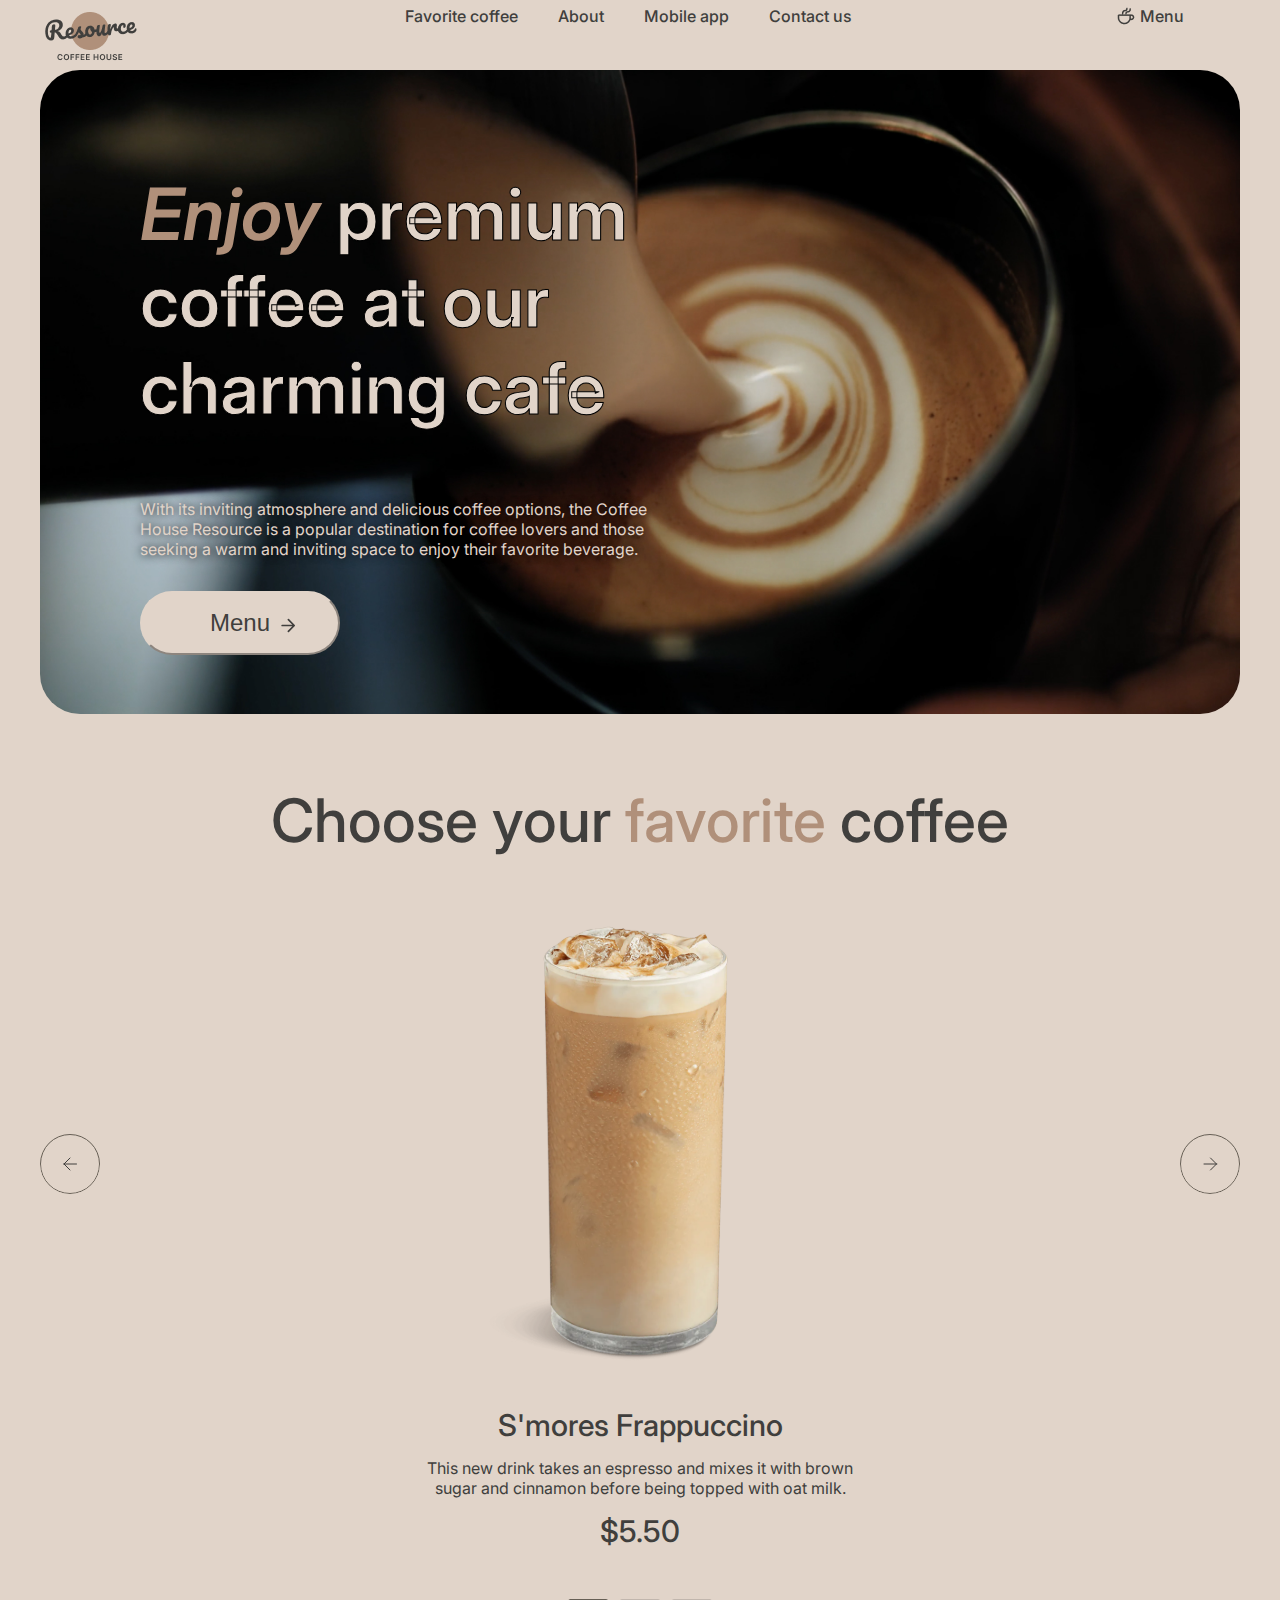
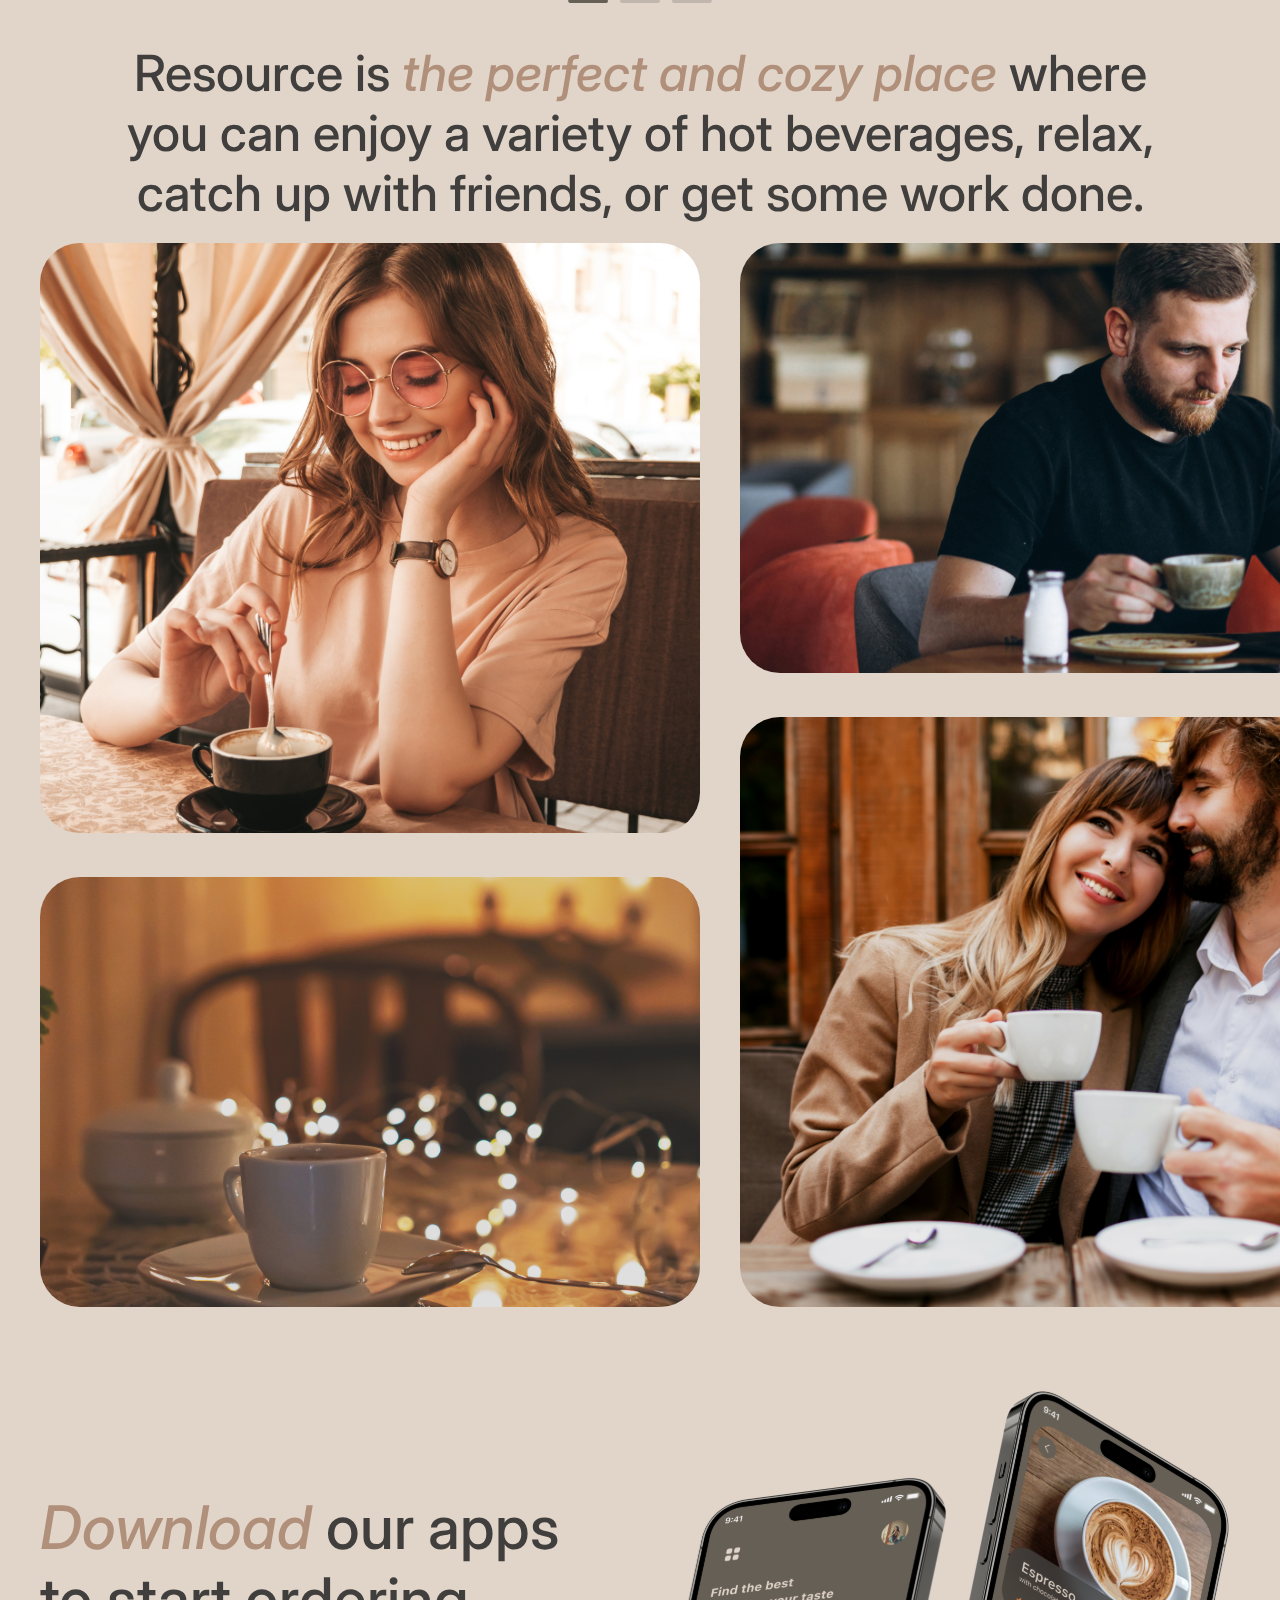
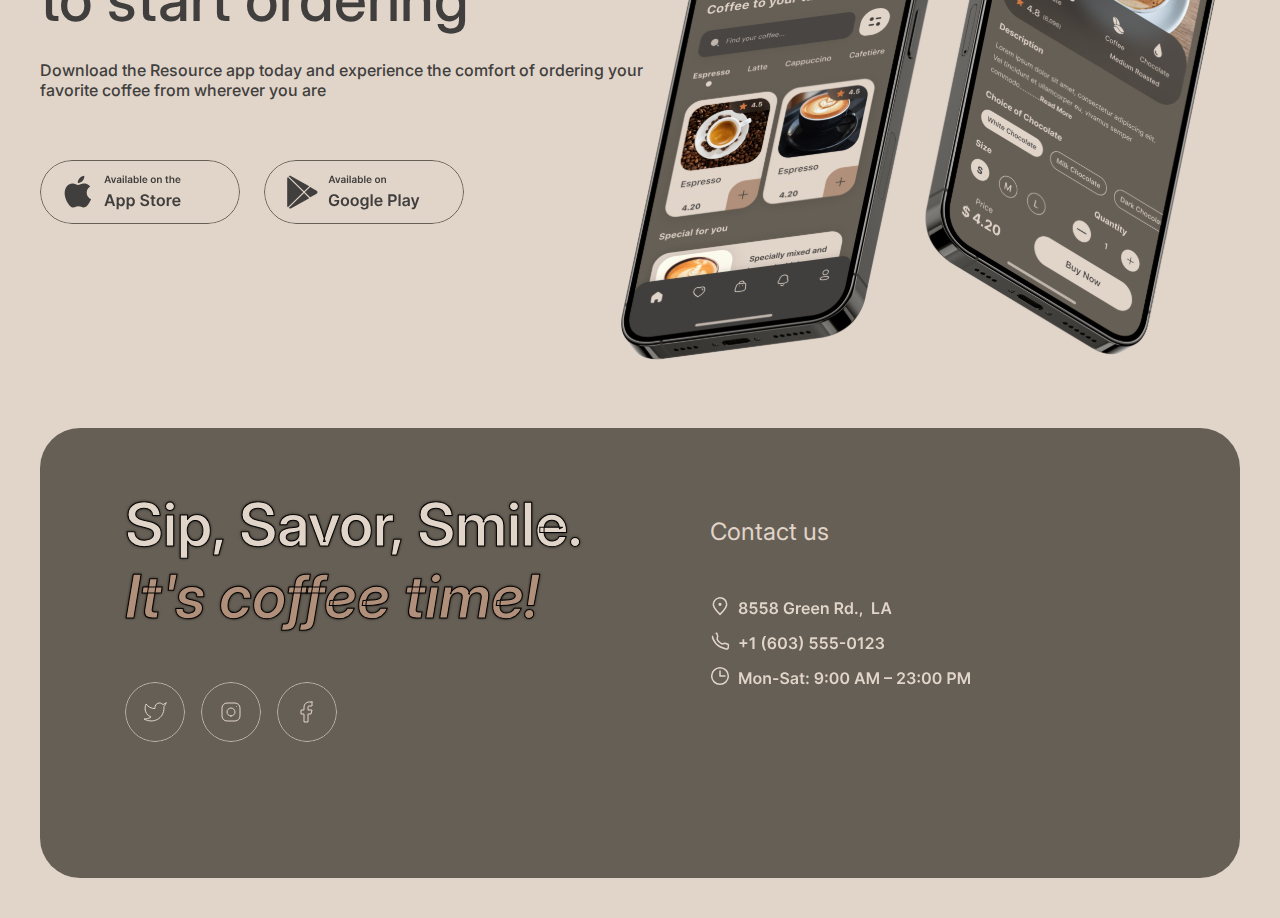
==== index.html @ a04453b8 "teste footer and coffee" ====
<!DOCTYPE html>
<html lang="en">
<head>
    <meta charset="UTF-8">
    <meta http-equiv="X-UA-Compatible" content="IE=edge">
    <meta name="viewport" content="width=device-width, initial-scale=1.0">
    <title>My coffee</title>
    <link rel="stylesheet" href="coffee.css">
    <link rel="stylesheet" href="coffee.js">
    <link href="https://fonts.googleapis.com/css2?family=Inter:wght@100..900&display=swap" rel="stylesheet">
</head>
<body>
    <header>
        <div>
            <img class="logo" src="logo.png" alt="Me logo"/>
        </div>
        <div class="P-S">
            <p class="favorite-coffee">Favorite coffee</p>
            <p class="about">About</p>
            <p class="mobile-app">Mobile app</p>
            <p class="contact-us">Contact us</p>
        </div>
        <div class="menu-base">
            <img class="coffee-menu" src="coffee-cup.png" alt="coffee-menu">
            <p class="menu">Menu</p>
        </div>
    </header>
    <main>
        <div class="container-coffee">
            <p class="coffee">
                <a class="Enjoy">Enjoy </a>
                <a class="pRem">premium coffee at our charming cafe</a>
            </p>
            <p class="about-coffee">
                With its inviting atmosphere and delicious coffee options, the Coffee
                <br> House Resource is a popular destination for coffee lovers and those
                <br> seeking a warm and inviting space to enjoy their favorite beverage.
            </p>
            <img class="photo1" src="cofeeNyuam.jpg" alt="Photo about coffee"/>
            <div class="button">
                <button class="menuP">Menu</button>
                <img class="menuArr" src="Vector.svg" alt="arrowOfMenu">
            </div>
        </div>
    
        <div class="container-choseCof">
            <div class="favArr">
                <img class="leftArr" src="button-icon-dark (1).svg" alt="arrLeft">
            </div>
            <div>
                <img class="rightArr" src="button-icon-dark.svg" alt="arrRight">
            </div>
            <div>
                <p class="coffee-fav">Choose your <a class="fAv"> favorite </a> coffee</p>
                <img class="photo2" src="coffee-slider-1.svg" alt="Photo about coffee"/>
                <p class="frapC">S'mores Frappuccino</p>
                <p class="frapOptions">This new drink takes an espresso and mixes it with brown
                <br> sugar and cinnamon before being topped with oat milk.</p>
                <p class="cofDoll">$5.50</p>
                <img src="controls.svg" alt="control">
            </div>
        </div>
        <div class="container-photosResource">
            <div class="whaPhCof">
                <p>Resource is <a class="perfCof">the perfect and cozy place</a> where
                <br> you can enjoy a variety of hot beverages, relax,
                <br> catch up with friends, or get some work done.</p>
            </div>
        </div>
        <div class="mayPhoto">
            <div>
                <img class="women-watch" src="about-1.svg" alt="women-watch">
                <img class="beatyCoffee" src="about-2.svg" alt="beatyCoffee">
            </div>
            <div>
                <img class="menGo" src="about-3.svg" alt="menGo">
                <img class="WoMen" src="about-4.svg" alt="WoMen">
            </div>
        </div>
        <div class="apps-conteiner">
            <div>
                <p class="down1-app"><a class="download">Download </a>our apps 
                <br> to start ordering</p>
                <p style="color:#403F3D; margin-top: 25px; font-size: 16px; font-family: inter;
                font-weight: 500;">Download the Resource app today and experience the comfort of ordering your
                <br> favorite coffee from wherever you are</p>
            </div>
        </div>
        <div class="mobile-scr">
            <img src="mobile-screens.svg" alt="not bad phones">
        </div>
        <div class="whereIsDownl">
            <img class="foot1" src="button-app-store.svg" alt="down-appStore">
            <img class="foot2" src="button-google-play.svg" alt="down-googlePlay">
        </div>
    </main>
    <footer>
        <div class="foot">
            <div class="foot-text">
                <p style="color: #E1D4C9;">Sip, Savor, Smile. 
                <a style="color: #B0907A; font-style: italic"> <br> It's coffee time!</a></p>
            </div>
            <div>
                <p class="contactS" style="color: #E1D4C9;">Contact us</p>
            </div>
            <div class="apps">
                <img class="twitter" src="button-icon-light.svg" alt="twitter">
                <img class="instagram" src="button-icon-light (1).svg" alt="instagram">
                <img class="facebook" src="button-icon-light (2).svg" alt="facebook">
            </div>
            <div class="place">
                <img src="link-item.svg" alt="">
            </div>
            <div class="phoneNum">
                <img src="link.svg" alt="">
            </div>
            <div class="time">
                <img src="link (1).svg" alt="">
            </div>
        </div>
    </footer>
</body>
</html>
---- coffee.css ----
* {
    margin: 0;
    padding: 0;
}
body{
    background-color: #E1D4C9;
    padding-right: 40px;
    padding-top: 6px;
    padding-left: 40px;
}
header{
    width: 100%;
    display: flex;
    justify-content: space-between;
}
.logo {
    width: 100px;
    height: 60px;
}
.photo1 {
    position: absolute;
    width: 100%;
    height: 644px;
    border-radius: 40px;
    top: 0;
    left: 0;
}
.container-coffee{
    position: relative;
    width: 100%;
    height: 64px;
}
.coffee{
    font-family: inter;
    font-weight: 600;
    padding: 100px;
    z-index: 10;
    position: relative;
    font-size: 72px;
    border: 1px;
    width: 530px;
    height: 228px;
}
.pRem {
    color: #E1D4C9;
    -webkit-text-stroke: 1px #000;
    text-shadow: 0px 0px 1px #000;
}
.Enjoy{
    font-style: italic;
    color: #B0907A;
}
.about-coffee{
    font-family: inter;
    font-weight: 400;
    font-size: 16px;
    padding-left: 100px;
    padding-top: 1px;
    z-index: 10;
    position: relative;
    color: #E1D4C9;
    width: 530px;
    height: 72px;
    text-shadow: 0px 0px 10px #000;
    text-stroke: 10px #000;
}

.menuP{
    font-size: 40px;
    font-size: 24px;
    text-align: center;

    z-index: 10;
    position: relative;
    color: #403F3D;
    background-color: #E1D4C9;
}
button{
    width: 200px;
    height: 64px;
    margin-left: 100px;
    margin-top: 20px;
    border-color: #E1D4C9;
    border-radius: 100px;
    gap: 8px
}
.menuArr{
    position: relative;
    display: flex;
    z-index: 10;
    width: 15px;
    height: 15px;
    top: -37.33px;
    left: 241px;
}

.menu-base{
    display: flex;
    gap: 4px;
    color: #403F3D;
}
.menu{
    font-family: inter;
    font-weight: 500;
    width: 100px;
    height: 60px;
}
.coffee-menu{
    width: 20px;
    height: 20px;
}
.P-S{
    font-family: inter;
    font-weight: 500;
    display: flex;
    gap: 40px;
    color: #403F3D;
}

.container-choseCof{
    padding-top: 650px;
    height: 799px;
    width: Fill (1,440px);
    justify-content: center;
    text-align: center;
    font-size: 60px;
}
.coffee-fav{
    font-family: inter;
    font-weight: 500;
    color: #403F3D;
}
.photo2{
    margin: 43px;
    width: 480px;
    height: 100%;
}
.fAv{
    color: #B0907A;
}
.leftArr{
    display: flex;
    position: absolute;
    padding-top: 350px;
    left: 40px;
}
.rightArr{
    display: flex;
    position: absolute;
    padding-top: 350px;
    right: 40px;
}
.frapC{
    font-family: inter;
    font-weight: 500;
    margin-top: -30px;
    font-size: 30px;
    color: #403F3D;
}
.frapOptions{
    font-family: inter;
    font-weight: 400;
    margin-top: 15px;
    color: #403F3D;
    font-size: 16px;
}
.cofDoll{
    font-family: inter;
    font-weight: 500;
    margin-top: 15px;
    color: #403F3D;
    font-size: 30px;
}

.container-photosResource{
    padding-top: 60px;
    width: 100%;
    height: 1,325px;
    border-radius: 40px;
}
.whaPhCof{
    justify-content: center;
    text-align: center;
    font-family: inter;
    font-weight: 500;
    font-size: 50px;
    color: #403F3D;
}
.perfCof{
    font-style: italic;
    font-family: inter;
    font-weight: 500;
    font-size: 50px;
    color: #B0907A;
}

img{
    border-radius: 40px;
}
.mayPhoto{
    margin-top: 20px;
    display: flex;
}
.women-watch{
    object-fit: cover;
    height: 590px;
    width: 660px;
}
.beatyCoffee{
    object-fit: cover;
    height: 430px;
    width: 660px;
    margin-top: 40px;

}
.menGo{
    object-fit: cover;
    width: 660px;
    height: 430px;
    margin-left: 40px;
}
.WoMen{
    margin-top: 40px;
    object-fit: cover;
    width: 660px;
    height: 590px;
    margin-left: 40px;
} 

.apps-conteiner{
    margin-top: 180px;
}
.down1-app{
    font-family: inter;
    font-weight: 500;
    margin-top: 40px;
    color: #403F3D;
    font-size: 60px;
}
.download{
    font-family: inter;
    font-weight: 500;
    font-style: italic;
    color: #B0907A;
}
.mobile-scr{
    display: flex;
    margin-left: 570px;
    margin-top: -340px;
}
.whereIsDownl{
    gap: 40px;
    margin-top: -230px;
    margin-left: 0px;
}
footer{
    width: 100%;
    height: 450px;
    background-color: #665F55;
    margin-top: 200px;
    margin-bottom: 40px;
    border-radius: 40px;
}
.foot{
    display: grid;
    margin-top: 0px;
}
.foot-text{
    font-family: inter;
    font-weight: 600;
    font-size: 60px;
    margin-left: 85px;
    margin-top: 60px;
    -webkit-text-stroke: 1px #000;
    text-shadow: 0px 0px 3px #000;
}
.apps{
}
.foot2{
    margin-left: 20px;
}
.apps{
    margin-top: 50px;
    margin-left: 85px;
}
.instagram{
    margin-left: 12px;
}
.facebook{
    margin-left: 12px;
}
.place{
    margin-left: 670px;
    margin-top: -150px;
}
.phoneNum{
    margin-left: 670px;
    margin-top: -115px;
}
.time{
    margin-left: 670px;
    margin-top: -80px;
}
.contactS{
    font-family: inter;
    font-size: 24px;
    margin-left: 670px;
    margin-top: -115px;
}
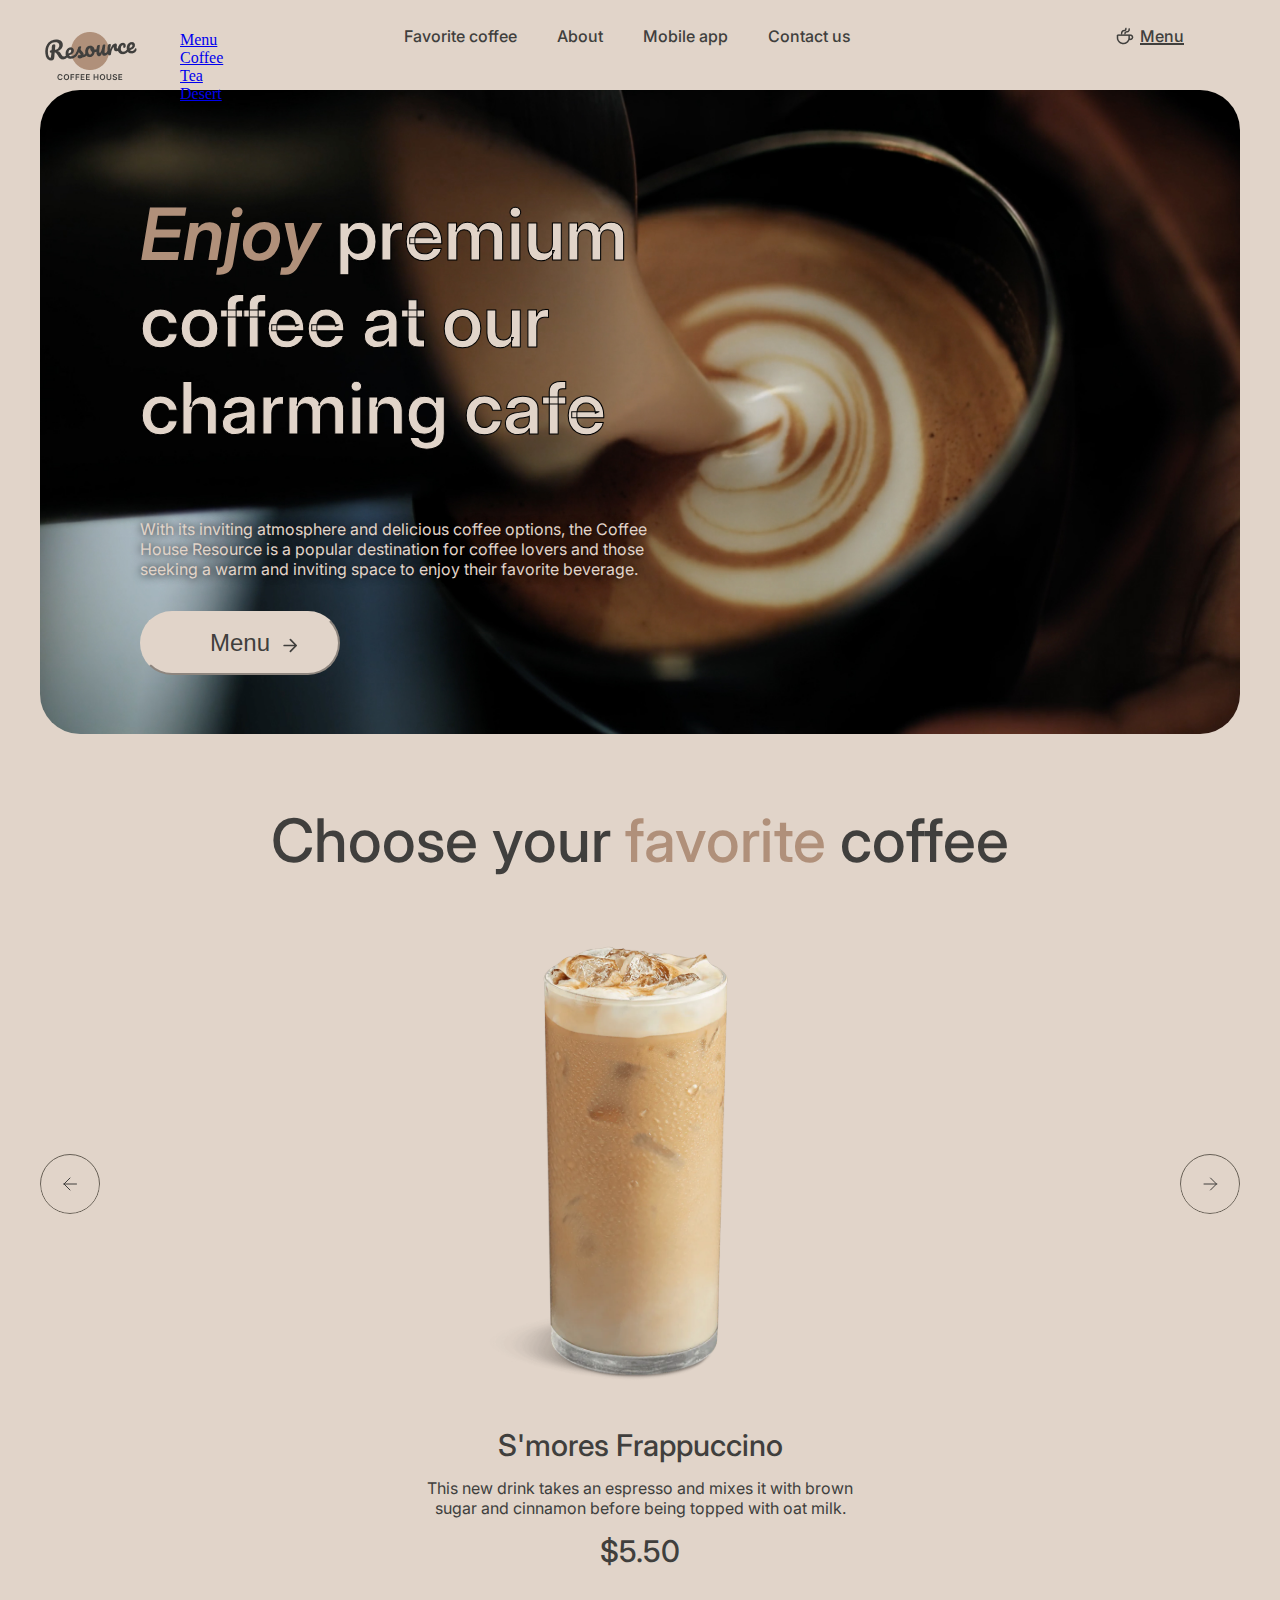
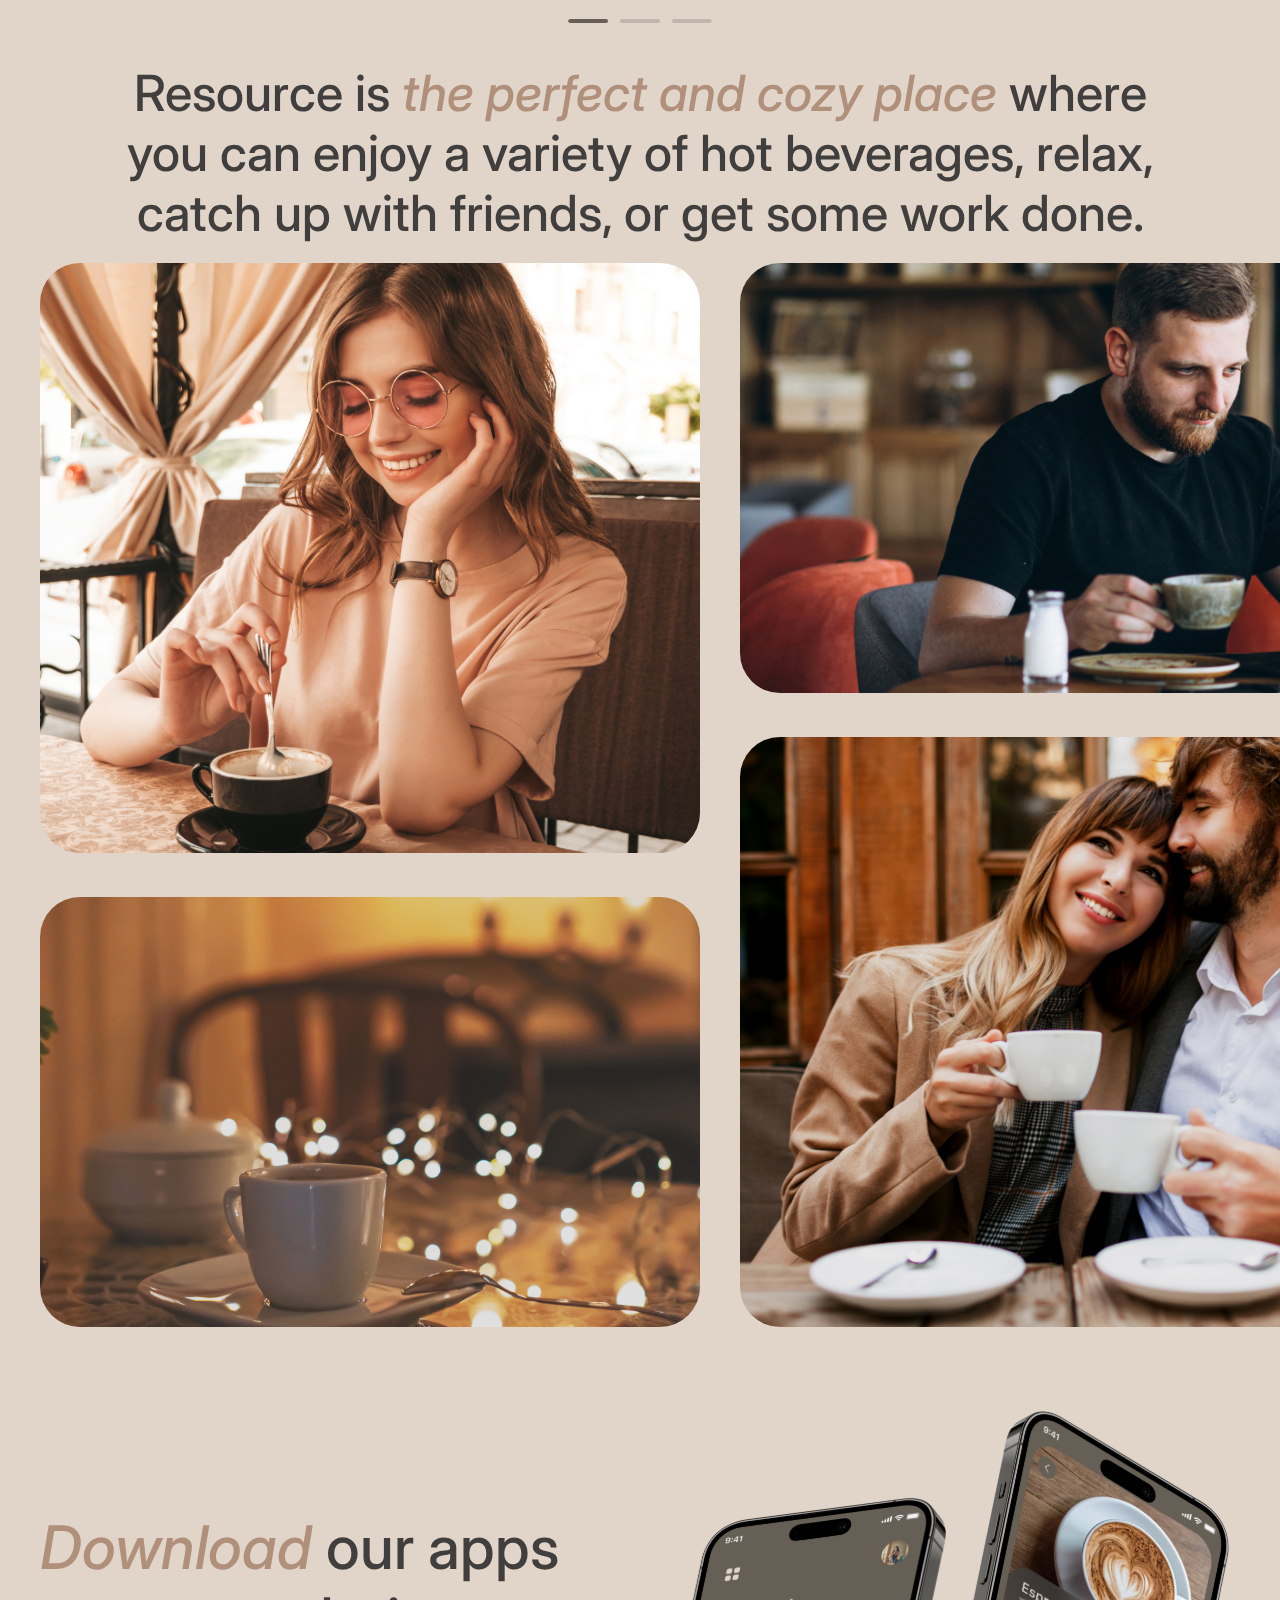
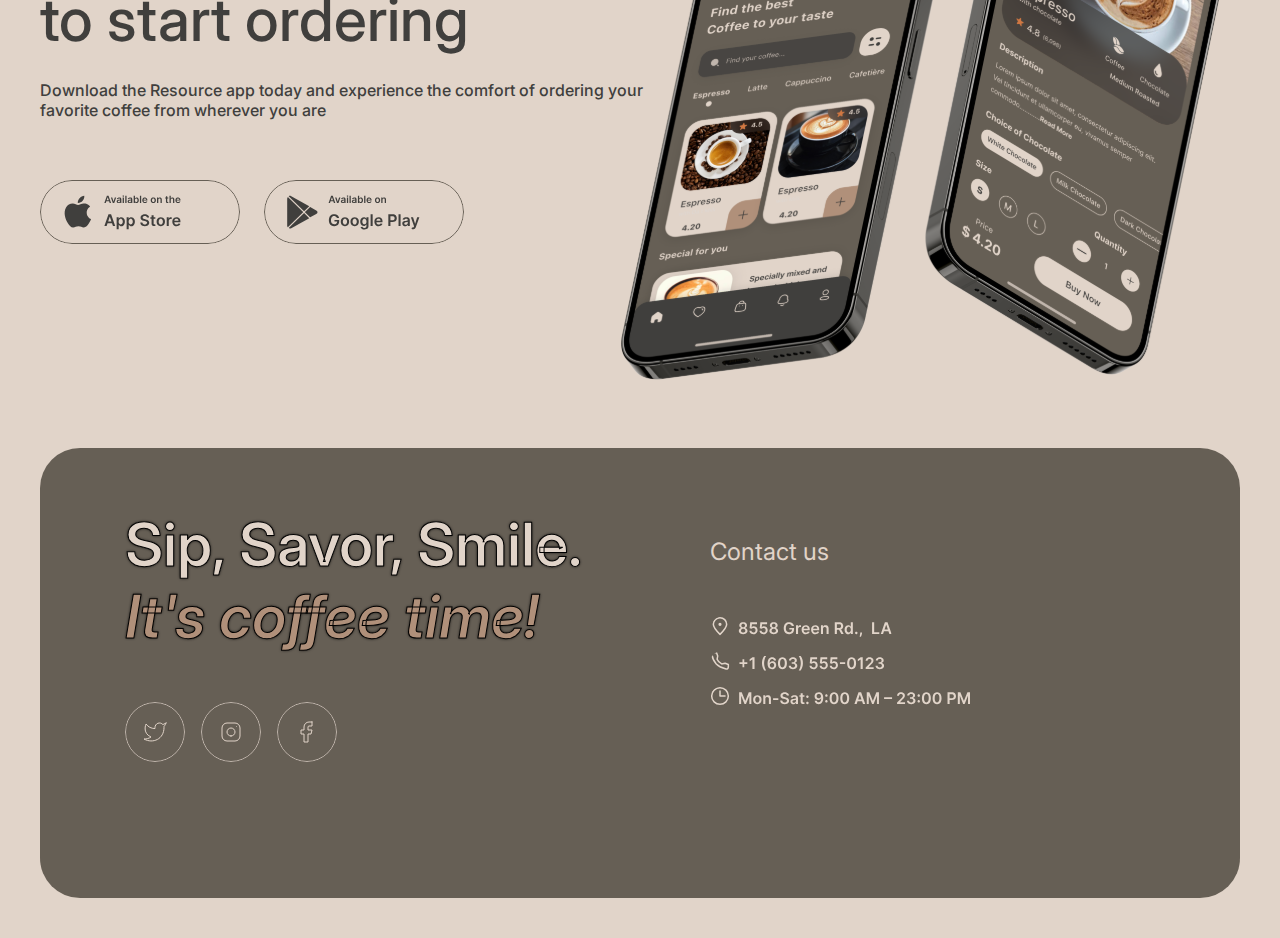
==== commit 04f2f917: "add a new block Coffee" ====
--- a/index.html
+++ b/index.html
@@ -5,12 +5,20 @@
     <meta http-equiv="X-UA-Compatible" content="IE=edge">
     <meta name="viewport" content="width=device-width, initial-scale=1.0">
     <title>My coffee</title>
-    <link rel="stylesheet" href="coffee.css">
-    <link rel="stylesheet" href="coffee.js">
+    <link rel="stylesheet" href="base.css">
+    <link rel="stylesheet" href="base.js">
     <link href="https://fonts.googleapis.com/css2?family=Inter:wght@100..900&display=swap" rel="stylesheet">
 </head>
 <body>
     <header>
+        <nav class="navbar">
+            <ul>
+                <li><a href="index.html">Menu</a></li>
+                <li><a href="coffee.html">Coffee</a></li>
+                <li><a href="tea.html">Tea</a></li>
+                <li><a href="desert.html">Desert</a></li>
+            </ul>
+        </nav>
         <div>
             <img class="logo" src="logo.png" alt="Me logo"/>
         </div>
@@ -44,7 +52,7 @@
         </div>
     
         <div class="container-choseCof">
-            <div class="favArr">
+            <div class="fav">
                 <img class="leftArr" src="button-icon-dark (1).svg" alt="arrLeft">
             </div>
             <div>
--- a/base.css
+++ b/base.css
@@ -0,0 +1,325 @@
+* {
+    margin: 0;
+    padding: 0;
+}
+body{
+    background-color: #E1D4C9;
+    padding-right: 40px;
+    padding-top: 6px;
+    padding-left: 40px;
+    /* max-width: 1200px; */
+}
+header{
+    margin-top: 20px;
+    width: 100%;
+    display: flex;
+    justify-content: space-between;
+    max-width: 1200px;
+}
+.logo {
+    width: 100px;
+    height: 60px;
+}
+.photo1 {
+    position: absolute;
+    width: 100%;
+    height: 644px;
+    border-radius: 40px;
+    top: 0;
+    left: 0;
+}
+.container-coffee{
+    position: relative;
+    width: 100%;
+    height: 64px;
+}
+.coffee{
+    font-family: inter;
+    font-weight: 600;
+    padding: 100px;
+    z-index: 10;
+    position: relative;
+    font-size: 72px;
+    border: 1px;
+    width: 530px;
+    height: 228px;
+}
+.pRem {
+    color: #E1D4C9;
+    -webkit-text-stroke: 1px #000;
+    text-shadow: 0px 0px 1px #000;
+}
+.Enjoy{
+    font-style: italic;
+    color: #B0907A;
+}
+.about-coffee{
+    font-family: inter;
+    font-weight: 400;
+    font-size: 16px;
+    padding-left: 100px;
+    padding-top: 1px;
+    z-index: 10;
+    position: relative;
+    color: #E1D4C9;
+    width: 530px;
+    height: 72px;
+    text-shadow: 0px 0px 10px #000;
+    text-stroke: 10px #000;
+}
+
+.menuP{
+    font-size: 24px;
+    text-align: center;
+    z-index: 10;
+    position: relative;
+    color: #403F3D;
+    background-color: #E1D4C9;
+}
+button{
+    width: 200px;
+    height: 64px;
+    margin-left: 100px;
+    margin-top: 20px;
+    border-color: #E1D4C9;
+    border-radius: 100px;
+    gap: 8px
+}
+.menuArr{
+    position: relative;
+    display: flex;
+    z-index: 10;
+    width: 15px;
+    height: 15px;
+    top: -37.33px;
+    left: 243px;
+}
+
+.menu-base{
+    display: flex;
+    gap: 5px;
+    color: #403F3D;
+}
+.menu{
+    text-decoration: underline 2px;
+    font-family: inter;
+    font-weight: 500;
+    width: 100px;
+    height: 60px;
+}
+.coffee-menu{
+    width: 20px;
+    height: 20px;
+}
+.P-S{
+    font-family: inter;
+    font-weight: 500;
+    display: flex;
+    gap: 40px;
+    color: #403F3D;
+}
+
+.container-choseCof{
+    padding-top: 650px;
+    height: 799px;
+    width: Fill (1,440px);
+    justify-content: center;
+    text-align: center;
+    font-size: 60px;
+}
+.coffee-fav{
+    font-family: inter;
+    font-weight: 500;
+    color: #403F3D;
+}
+.photo2{
+    margin: 43px;
+    width: 480px;
+    height: 100%;
+}
+.fAv{
+    color: #B0907A;
+}
+.leftArr{
+    display: flex;
+    position: absolute;
+    padding-top: 350px;
+    left: 40px;
+}
+.rightArr{
+    display: flex;
+    position: absolute;
+    padding-top: 350px;
+    right: 40px;
+}
+.frapC{
+    font-family: inter;
+    font-weight: 500;
+    margin-top: -30px;
+    font-size: 30px;
+    color: #403F3D;
+}
+.frapOptions{
+    font-family: inter;
+    font-weight: 400;
+    margin-top: 15px;
+    color: #403F3D;
+    font-size: 16px;
+}
+.cofDoll{
+    font-family: inter;
+    font-weight: 500;
+    margin-top: 15px;
+    color: #403F3D;
+    font-size: 30px;
+}
+
+.container-photosResource{
+    padding-top: 60px;
+    width: 100%;
+    height: 1,325px;
+    border-radius: 40px;
+}
+.whaPhCof{
+    justify-content: center;
+    text-align: center;
+    font-family: inter;
+    font-weight: 500;
+    font-size: 50px;
+    color: #403F3D;
+}
+.perfCof{
+    font-style: italic;
+    font-family: inter;
+    font-weight: 500;
+    font-size: 50px;
+    color: #B0907A;
+}
+
+img{
+    border-radius: 40px;
+}
+.mayPhoto{
+    margin-top: 20px;
+    display: flex;
+}
+.women-watch{
+    object-fit: cover;
+    height: 590px;
+    width: 660px;
+}
+.beatyCoffee{
+    object-fit: cover;
+    height: 430px;
+    width: 660px;
+    margin-top: 40px;
+
+}
+.menGo{
+    object-fit: cover;
+    width: 660px;
+    height: 430px;
+    margin-left: 40px;
+}
+.WoMen{
+    margin-top: 40px;
+    object-fit: cover;
+    width: 660px;
+    height: 590px;
+    margin-left: 40px;
+} 
+
+.apps-conteiner{
+    margin-top: 180px;
+}
+.down1-app{
+    font-family: inter;
+    font-weight: 500;
+    margin-top: 40px;
+    color: #403F3D;
+    font-size: 60px;
+}
+.download{
+    font-family: inter;
+    font-weight: 500;
+    font-style: italic;
+    color: #B0907A;
+}
+.mobile-scr{
+    display: flex;
+    margin-left: 570px;
+    margin-top: -340px;
+}
+.whereIsDownl{
+    gap: 40px;
+    margin-top: -230px;
+    margin-left: 0px;
+}
+
+footer{
+    width: 100%;
+    height: 450px;
+    background-color: #665F55;
+    margin-top: 200px;
+    margin-bottom: 40px;
+    border-radius: 40px;
+}
+.foot{
+    display: grid;
+    margin-top: 0px;
+}
+.foot-text{
+    font-family: inter;
+    font-weight: 600;
+    font-size: 60px;
+    margin-left: 85px;
+    margin-top: 60px;
+    -webkit-text-stroke: 1px #000;
+    text-shadow: 0px 0px 3px #000;
+}
+.apps{
+}
+.foot2{
+    margin-left: 20px;
+}
+.apps{
+    margin-top: 50px;
+    margin-left: 85px;
+}
+.instagram{
+    margin-left: 12px;
+}
+.facebook{
+    margin-left: 12px;
+}
+.place{
+    margin-left: 670px;
+    margin-top: -150px;
+}
+.phoneNum{
+    margin-left: 670px;
+    margin-top: -115px;
+}
+.time{
+    margin-left: 670px;
+    margin-top: -80px;
+}
+.contactS{
+    font-family: inter;
+    font-size: 24px;
+    margin-left: 670px;
+    margin-top: -115px;
+}
+
+
+
+.navbar{
+    display: flex;
+    position: absolute;
+    padding-top: 5px;
+    padding-left: 140px;
+    z-index: 100;
+}
+li {
+    list-style-type: none;
+}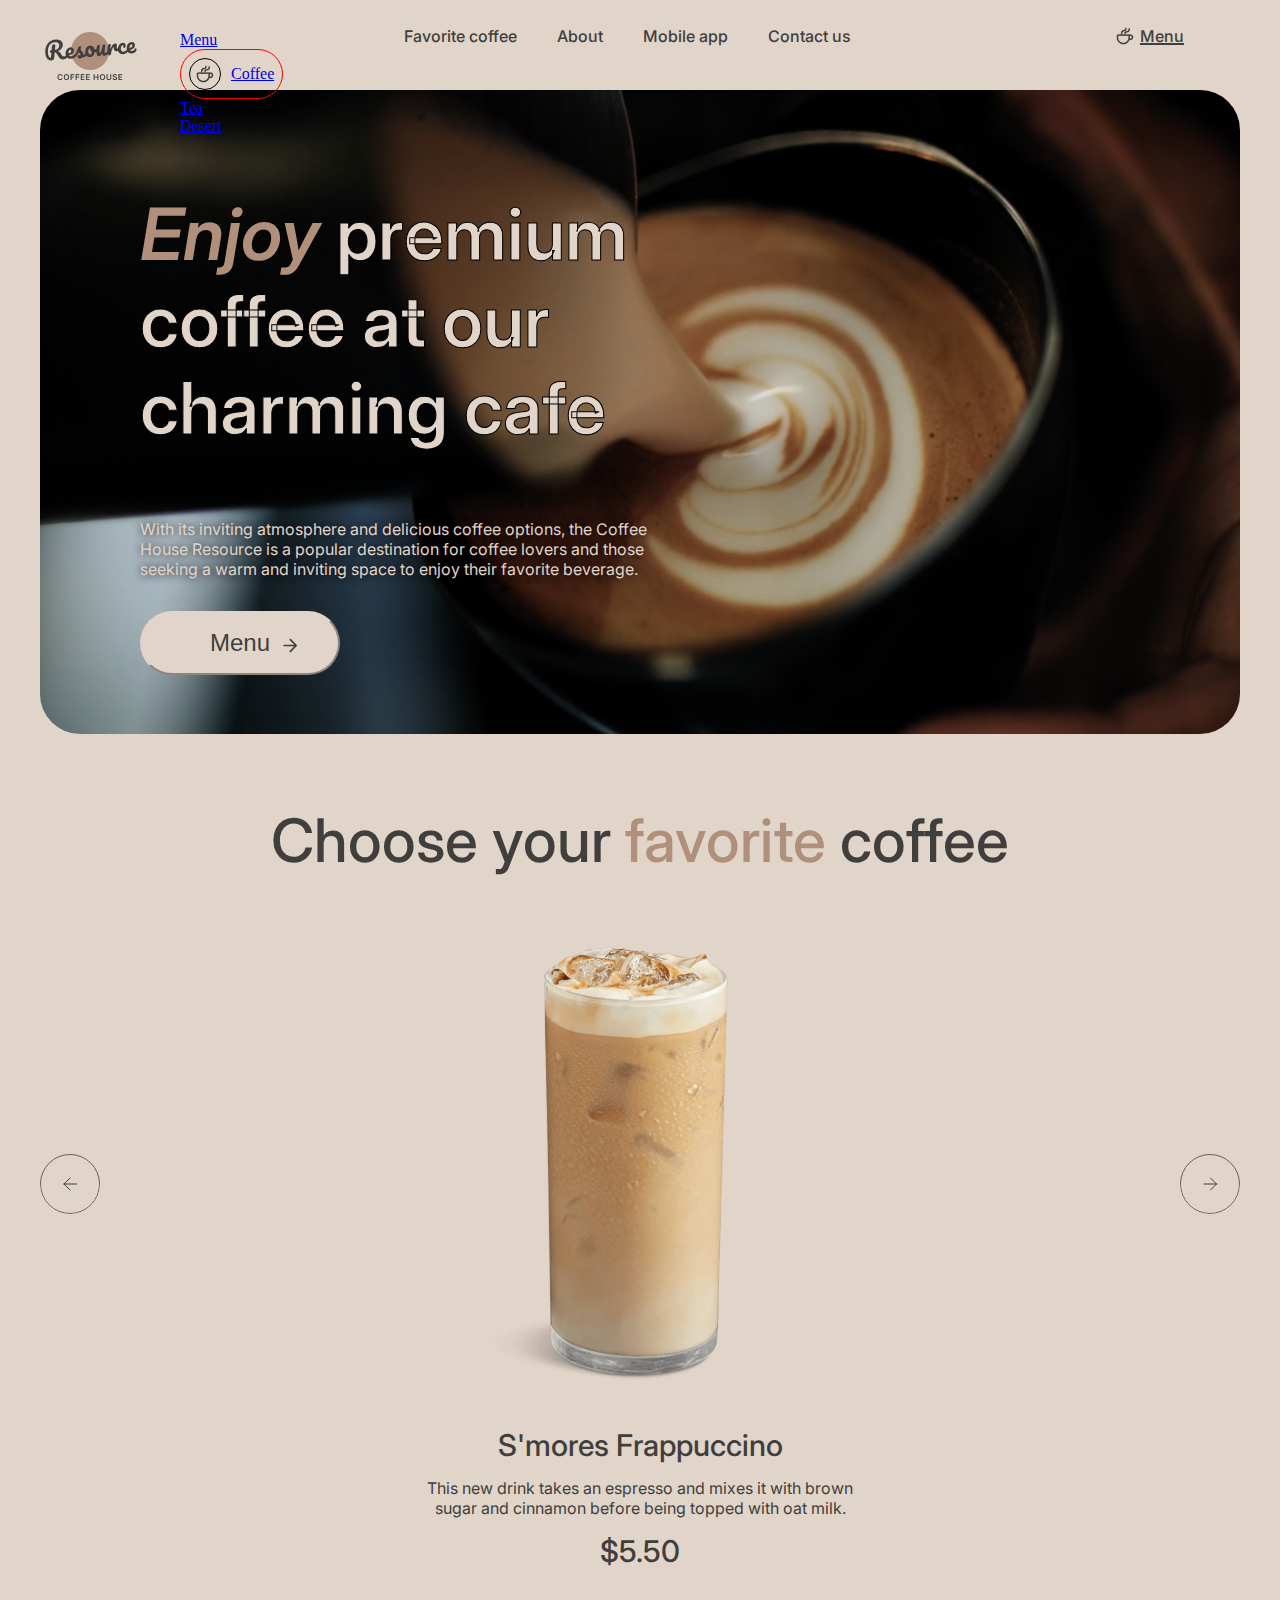
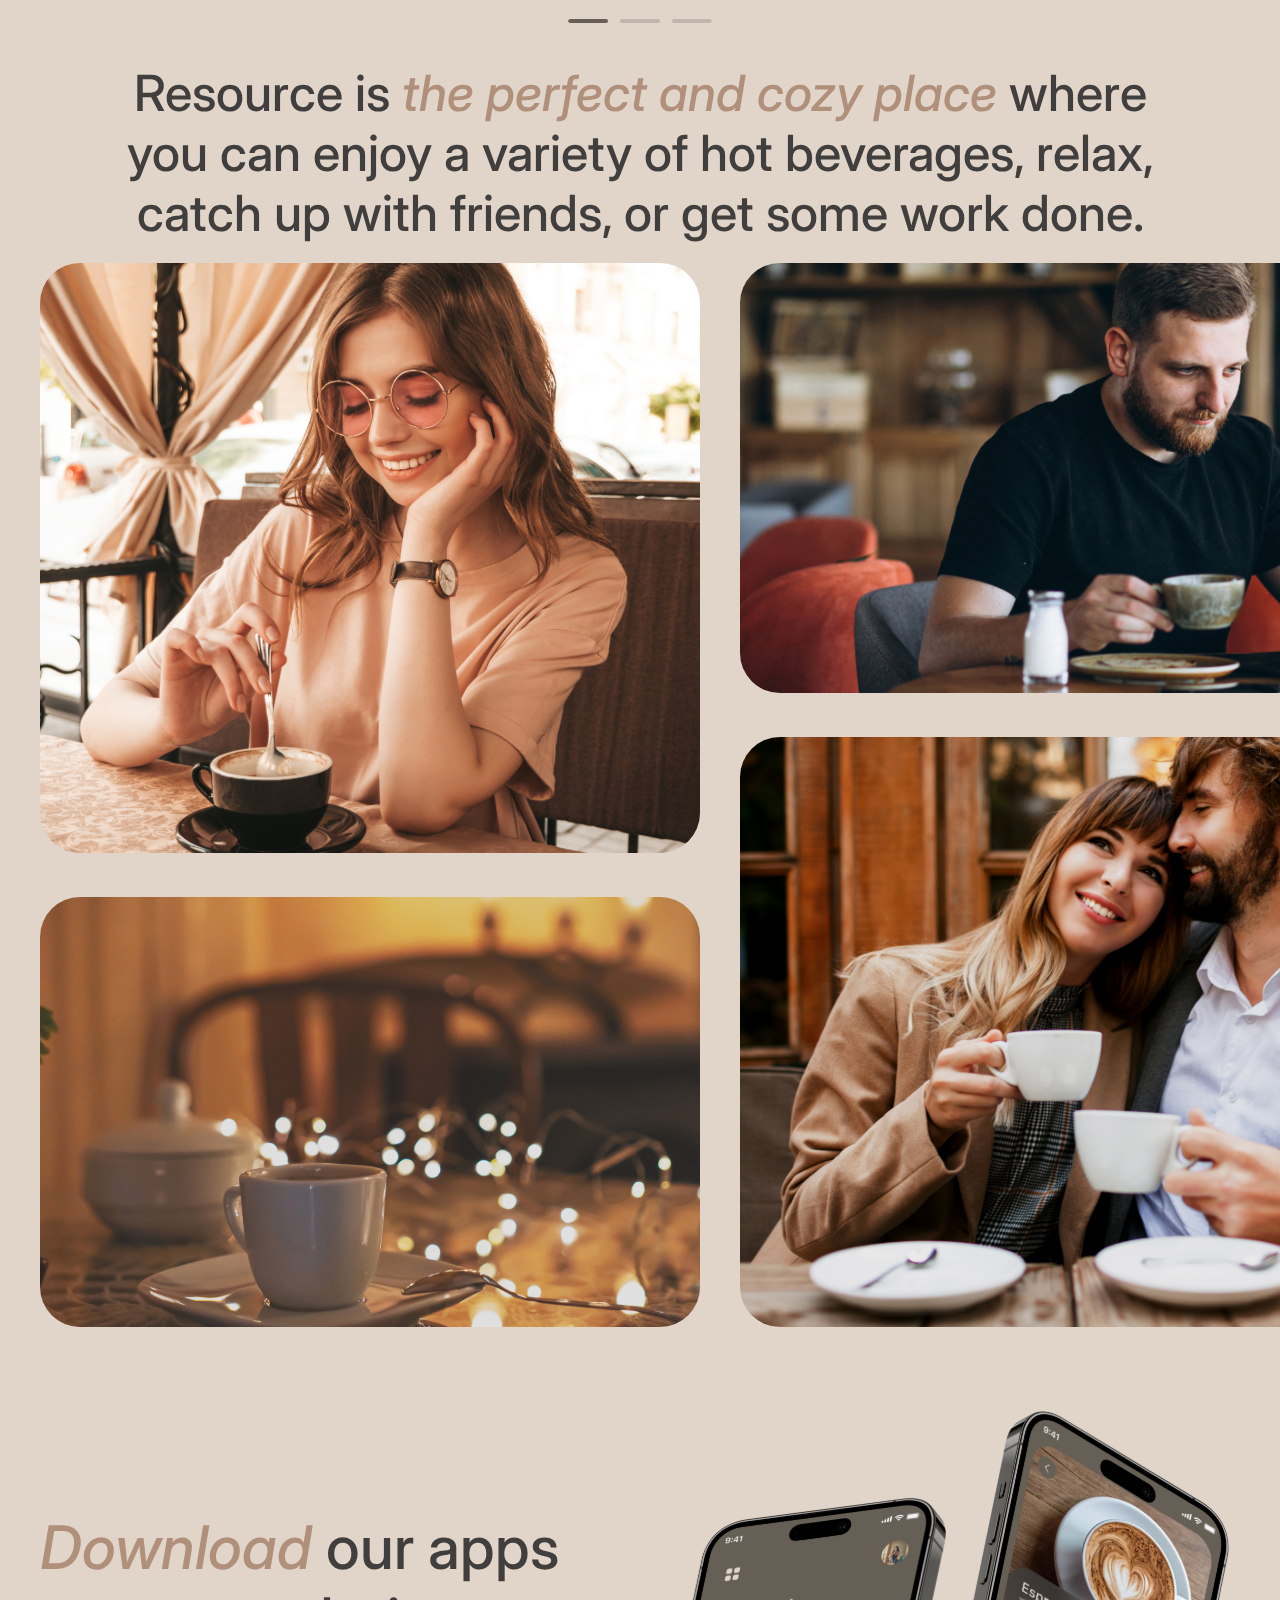
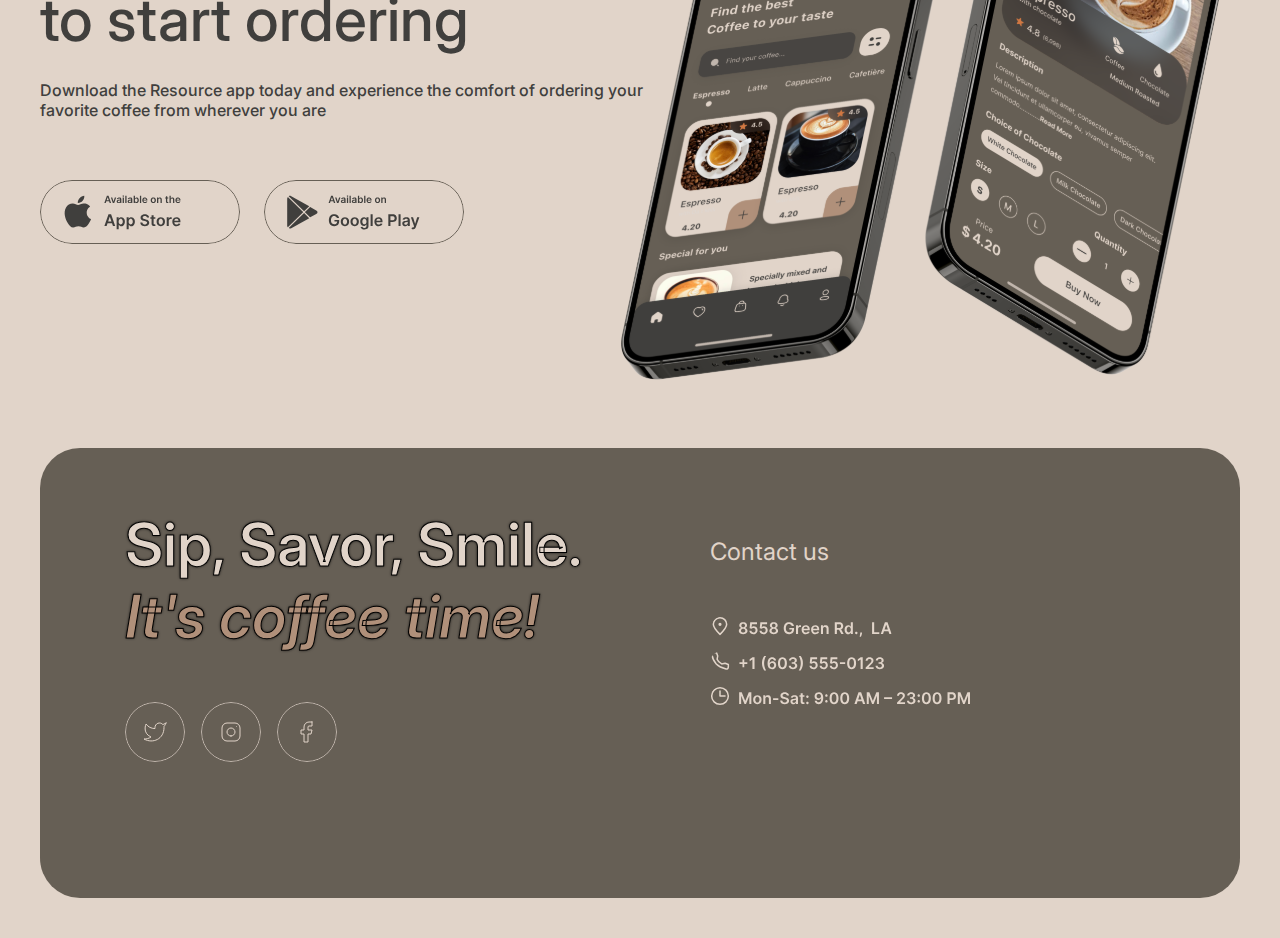
==== commit 1f011d39: "feat: add some styles" ====
--- a/index.html
+++ b/index.html
@@ -14,7 +14,14 @@
         <nav class="navbar">
             <ul>
                 <li><a href="index.html">Menu</a></li>
-                <li><a href="coffee.html">Coffee</a></li>
+                <li>
+                    <a href="coffee.html" style="display: flex; align-items: center; border:  1px solid red; padding: 8px; border-radius: 100px;">
+                        <div style="width: 30px; height: 30px; border: 1px solid black; border-radius: 50%; display: flex; align-items: center; justify-content: center;">
+                            <img src="./coffee-cup.png" />
+                        </div>
+                        <p style="margin-left: 10px">Coffee</p>
+                    </a>
+                </li>
                 <li><a href="tea.html">Tea</a></li>
                 <li><a href="desert.html">Desert</a></li>
             </ul>
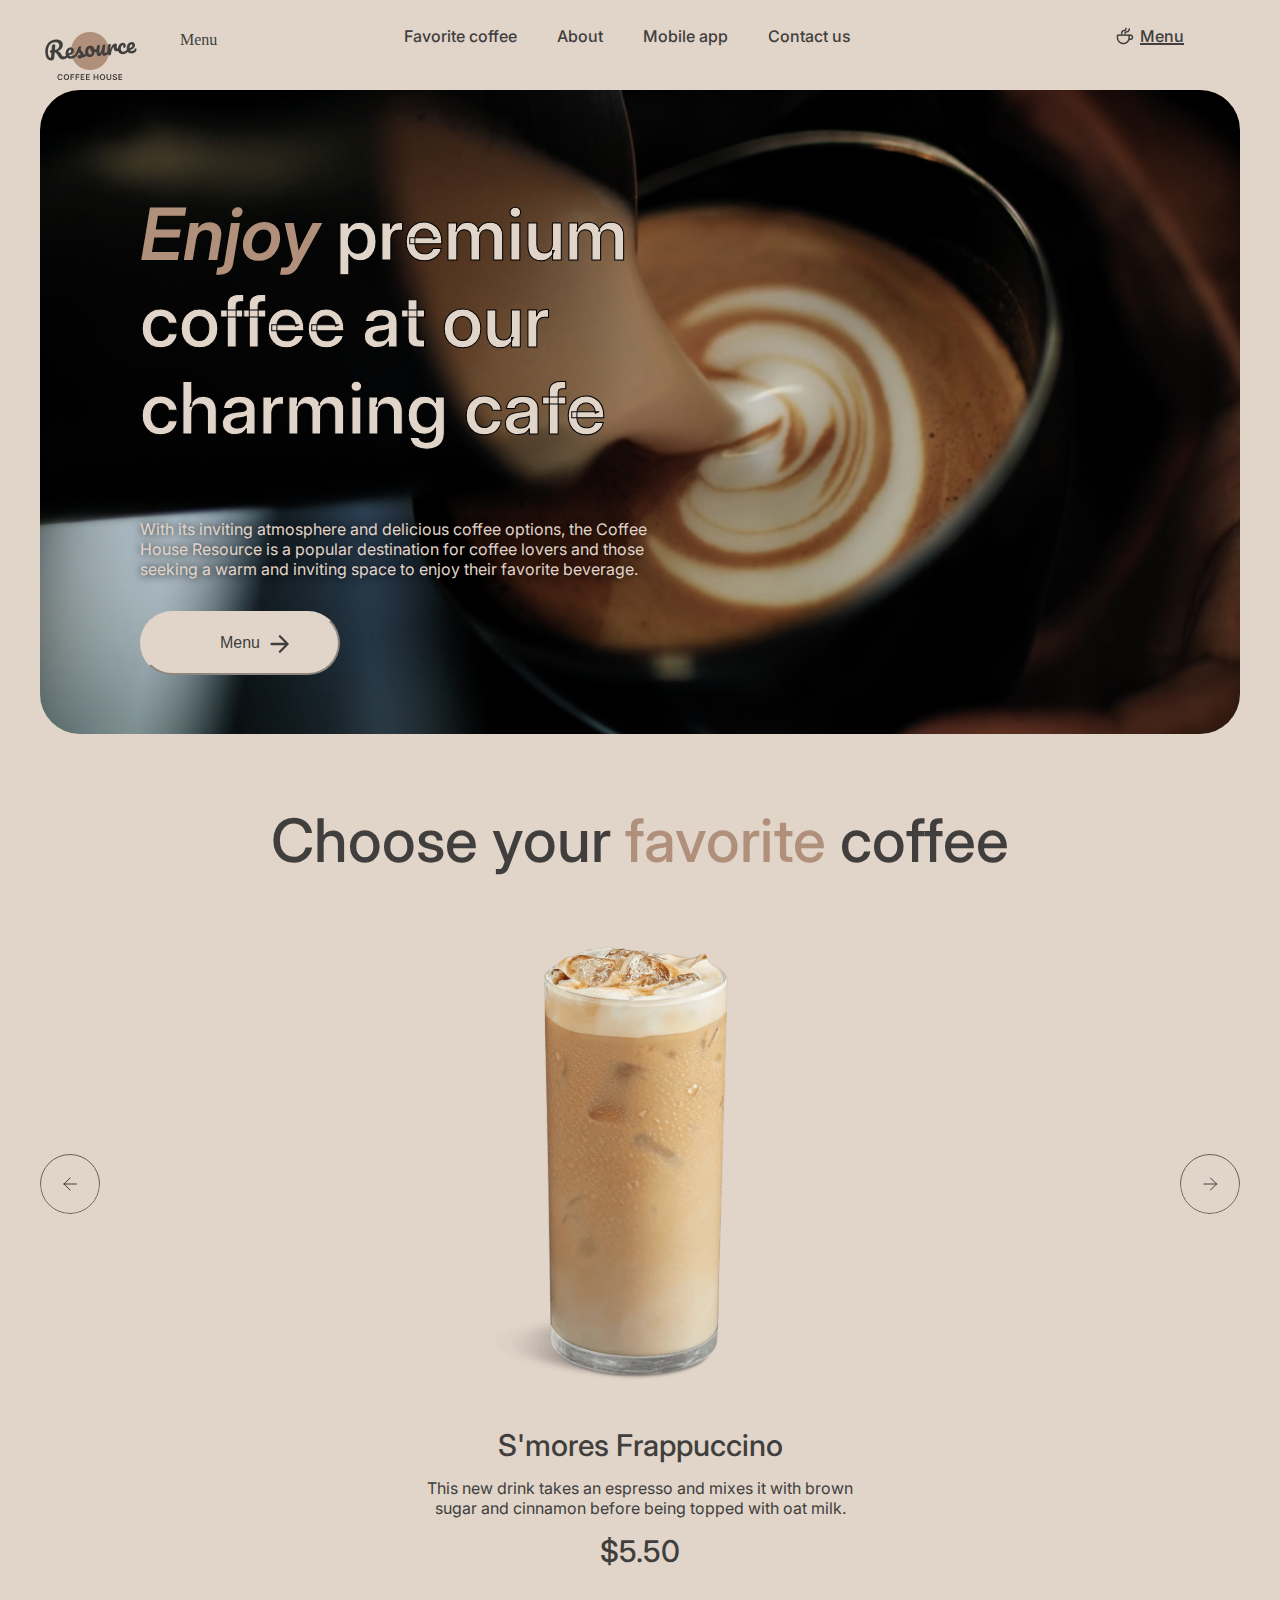
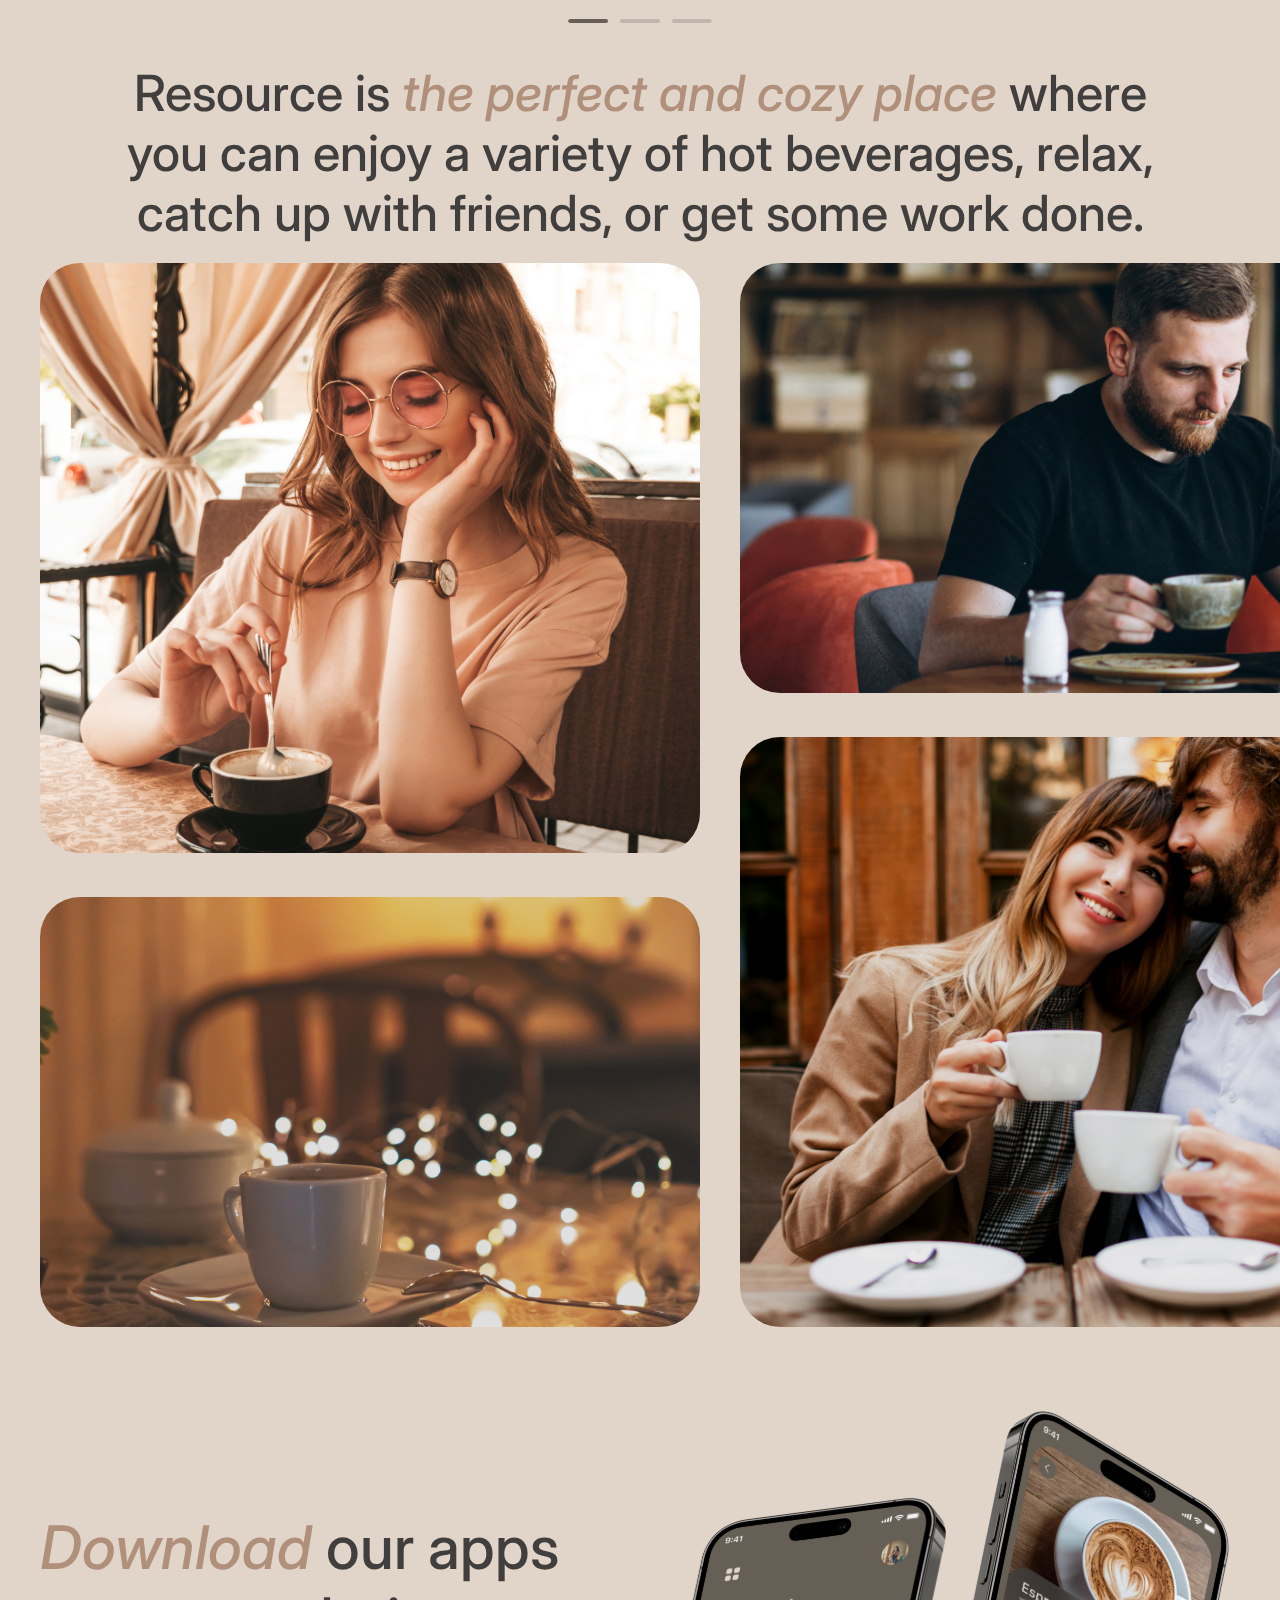
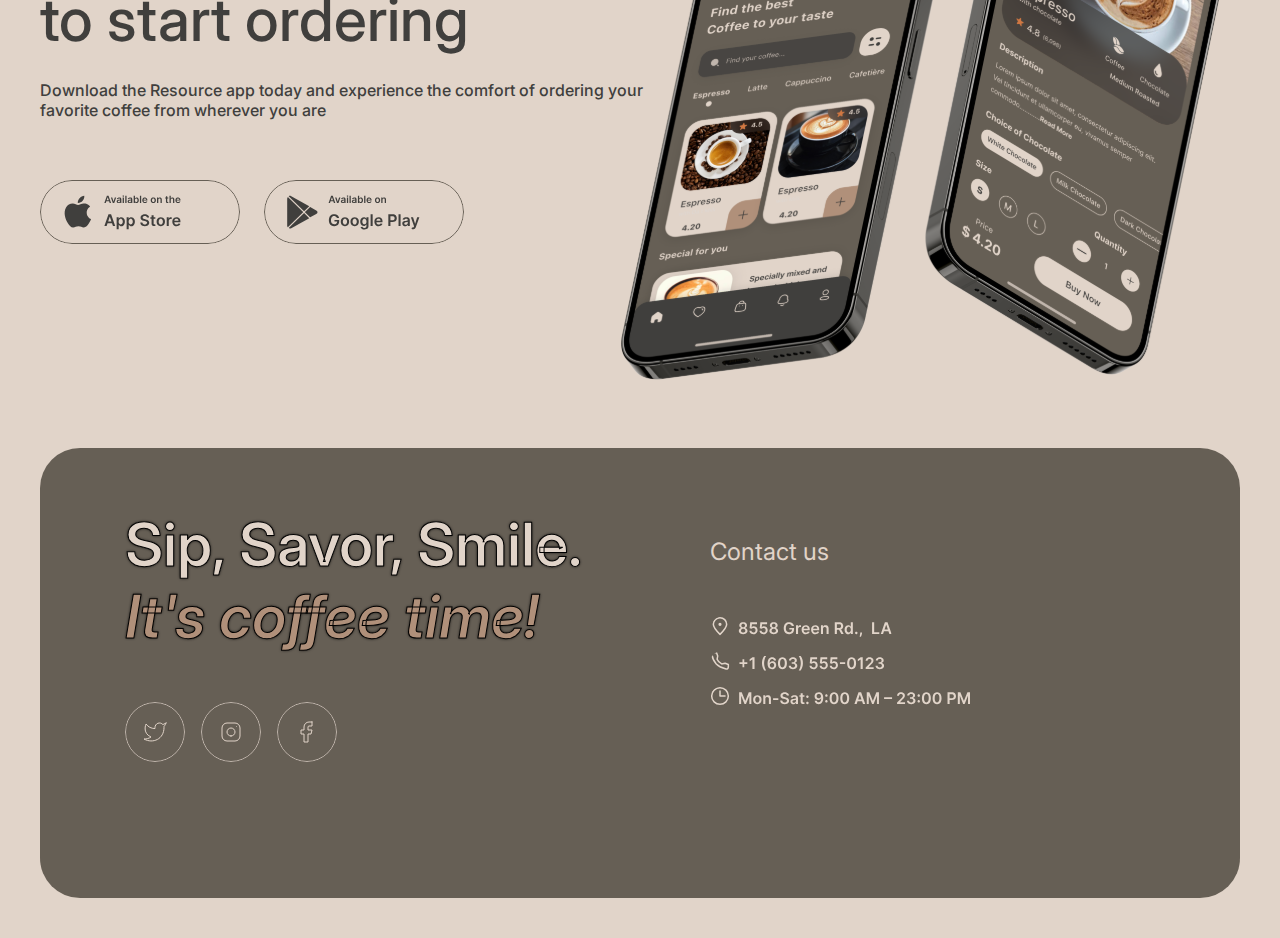
==== commit 9e416d09: "final coffee version 1" ====
--- a/index.html
+++ b/index.html
@@ -13,7 +13,8 @@
     <header>
         <nav class="navbar">
             <ul>
-                <li><a href="index.html">Menu</a></li>
+                <li><a style="color:#403F3D;" href="index.html">Menu</a></li>
+                <!-- 
                 <li>
                     <a href="coffee.html" style="display: flex; align-items: center; border:  1px solid red; padding: 8px; border-radius: 100px;">
                         <div style="width: 30px; height: 30px; border: 1px solid black; border-radius: 50%; display: flex; align-items: center; justify-content: center;">
@@ -23,11 +24,11 @@
                     </a>
                 </li>
                 <li><a href="tea.html">Tea</a></li>
-                <li><a href="desert.html">Desert</a></li>
+                -->
             </ul>
         </nav>
         <div>
-            <img class="logo" src="logo.png" alt="Me logo"/>
+            <img class="logo"  src="logo.png" alt="Me logo"/>
         </div>
         <div class="P-S">
             <p class="favorite-coffee">Favorite coffee</p>
@@ -37,7 +38,7 @@
         </div>
         <div class="menu-base">
             <img class="coffee-menu" src="coffee-cup.png" alt="coffee-menu">
-            <p class="menu">Menu</p>
+            <p class="menu"><a href="coffee.html" style="color: #403F3D">Menu</a></p>
         </div>
     </header>
     <main>
--- a/base.css
+++ b/base.css
@@ -1,13 +1,13 @@
 * {
     margin: 0;
     padding: 0;
+    text-decoration: none;
 }
 body{
     background-color: #E1D4C9;
     padding-right: 40px;
     padding-top: 6px;
     padding-left: 40px;
-    /* max-width: 1200px; */
 }
 header{
     margin-top: 20px;
@@ -69,14 +69,14 @@
 }
 
 .menuP{
-    font-size: 24px;
+    font-size: 16px;
     text-align: center;
     z-index: 10;
     position: relative;
     color: #403F3D;
     background-color: #E1D4C9;
 }
-button{
+button{ 
     width: 200px;
     height: 64px;
     margin-left: 100px;
@@ -89,10 +89,10 @@
     position: relative;
     display: flex;
     z-index: 10;
-    width: 15px;
-    height: 15px;
-    top: -37.33px;
-    left: 243px;
+    width: 20px;
+    height: 20px;
+    top: -41.5px;
+    left: 230px;
 }
 
 .menu-base{
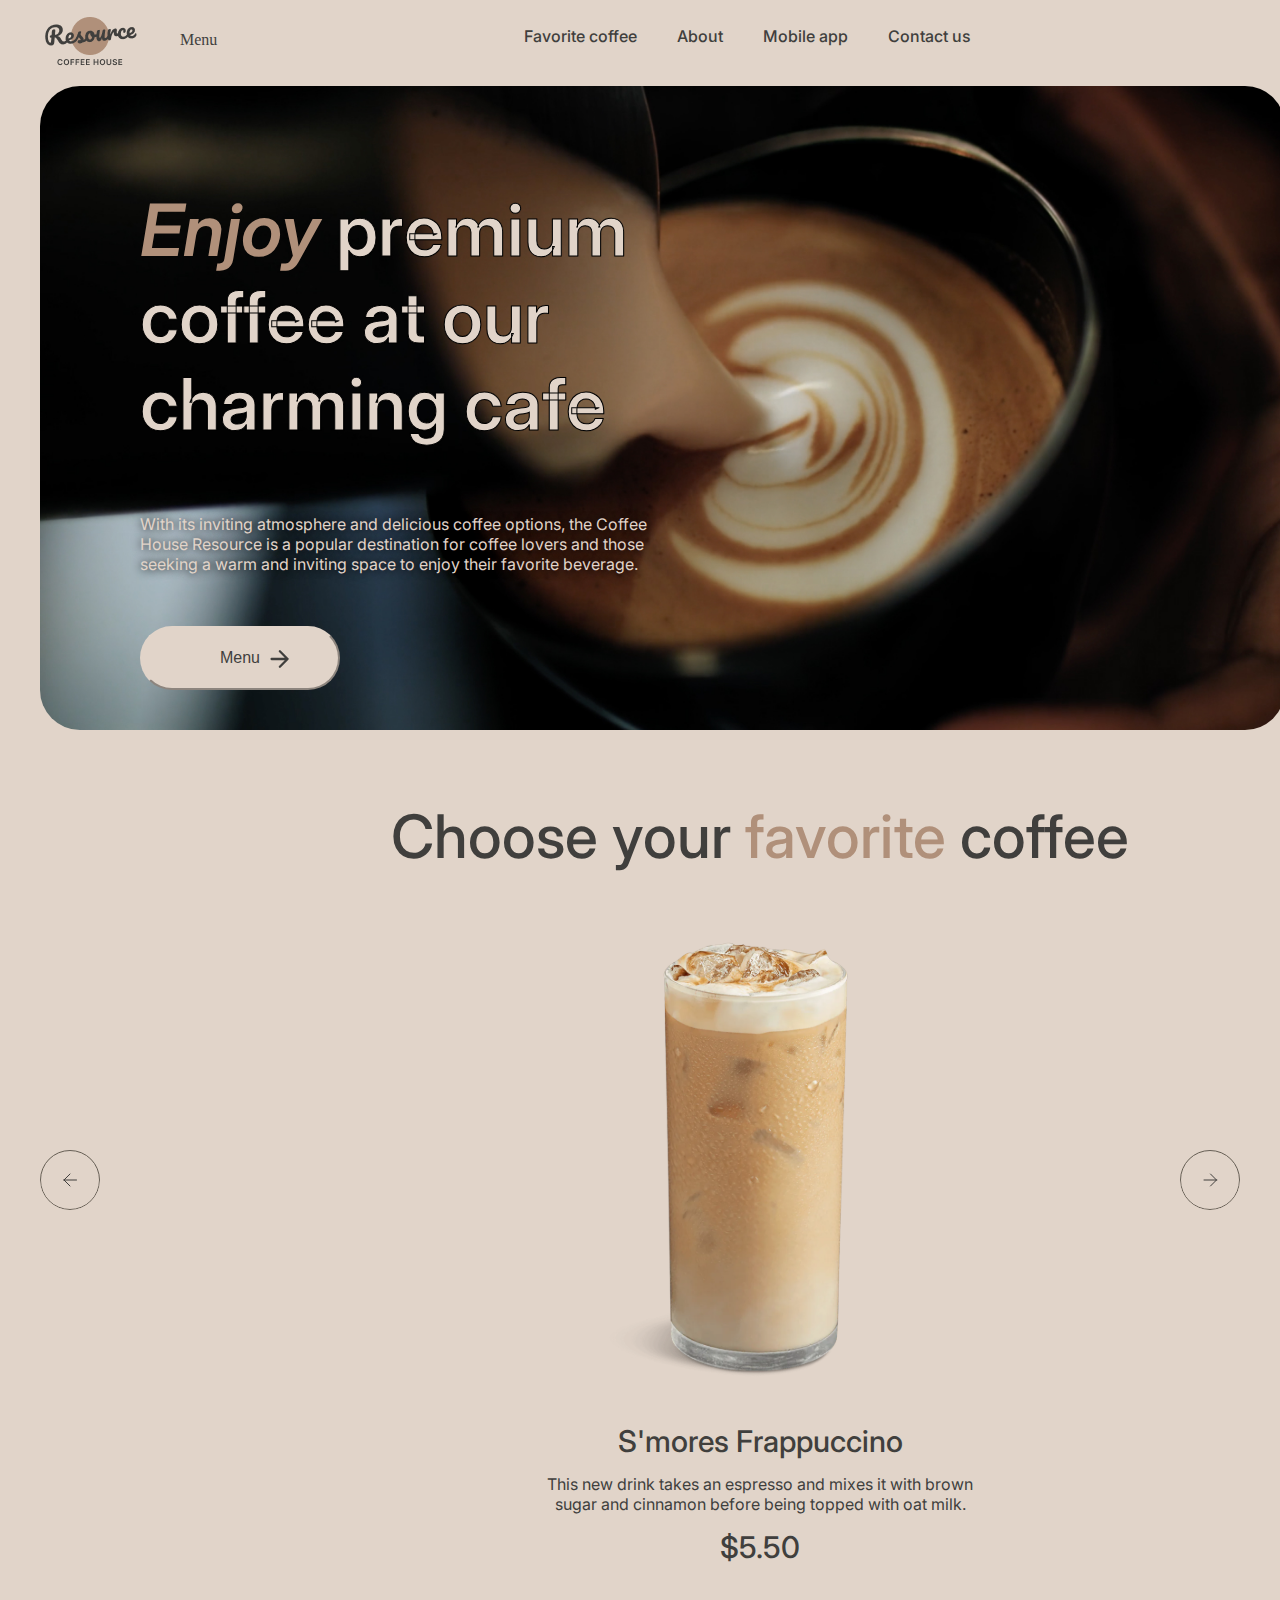
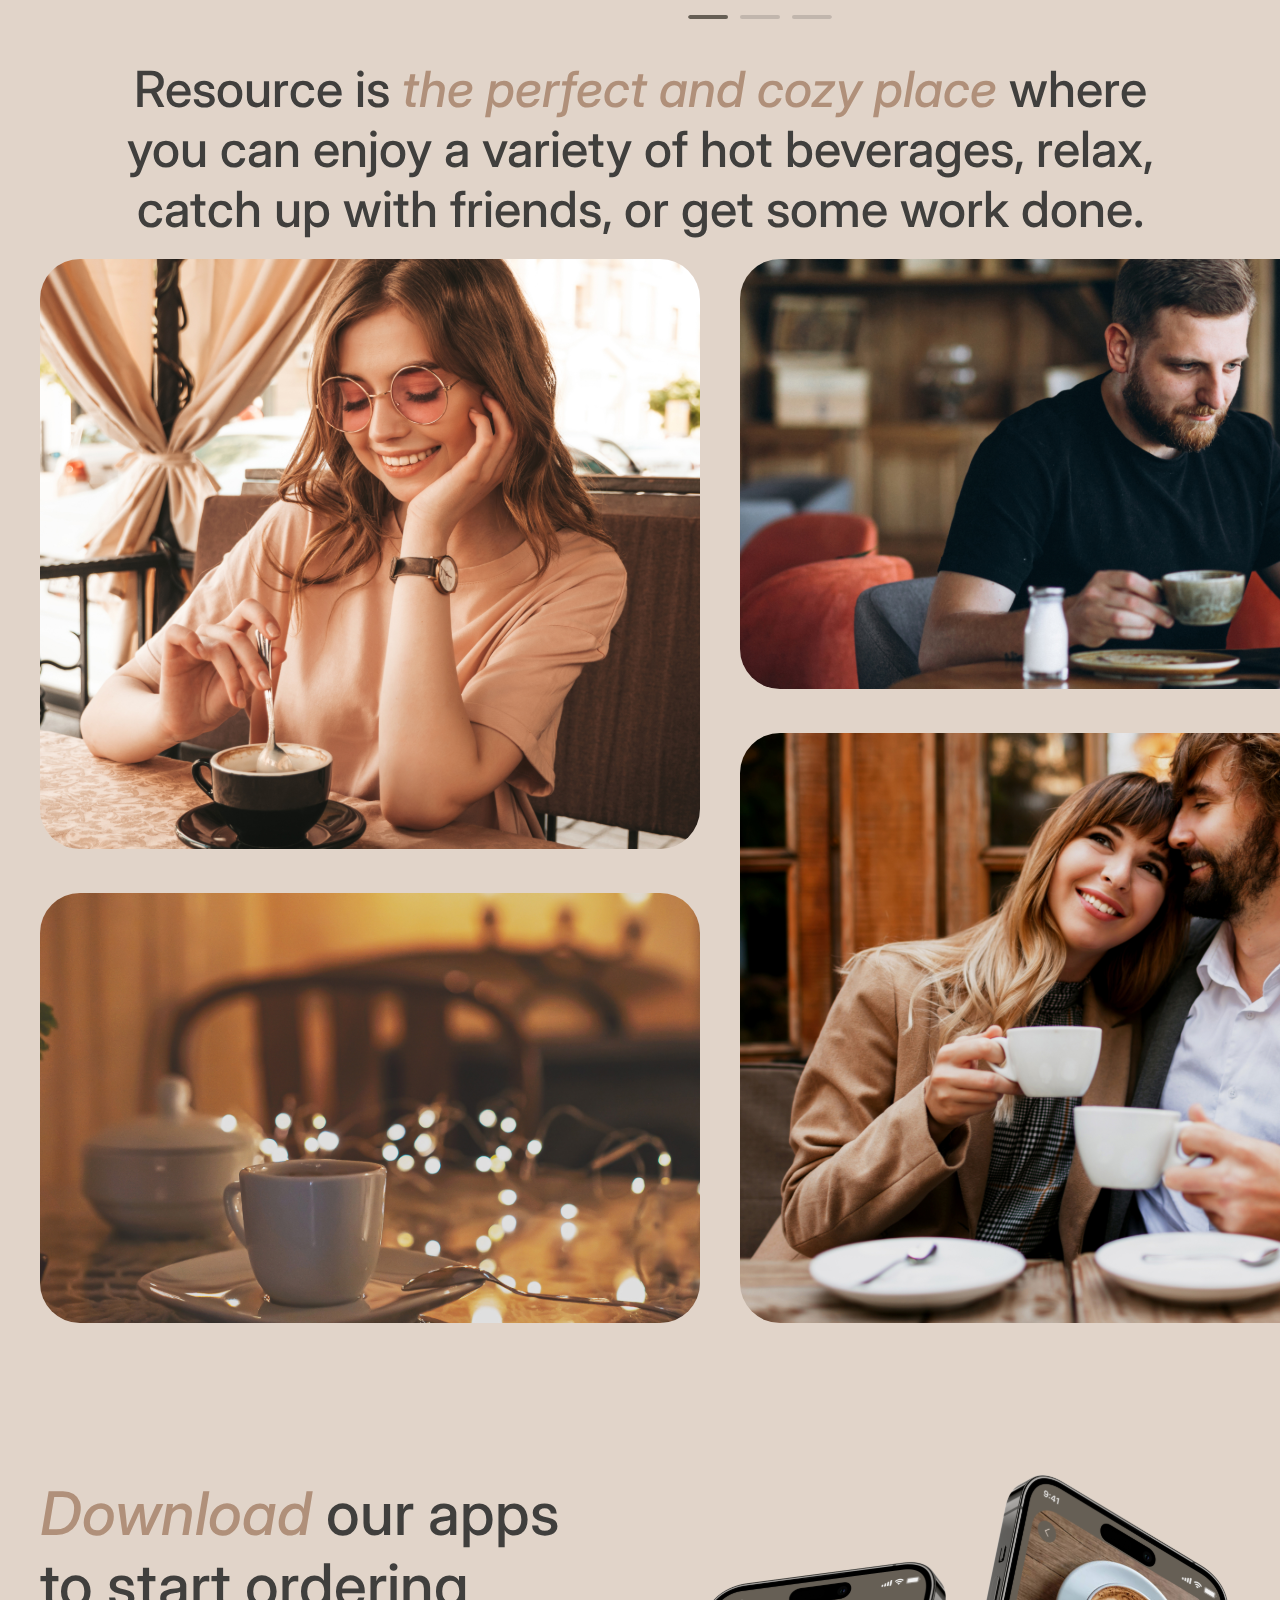
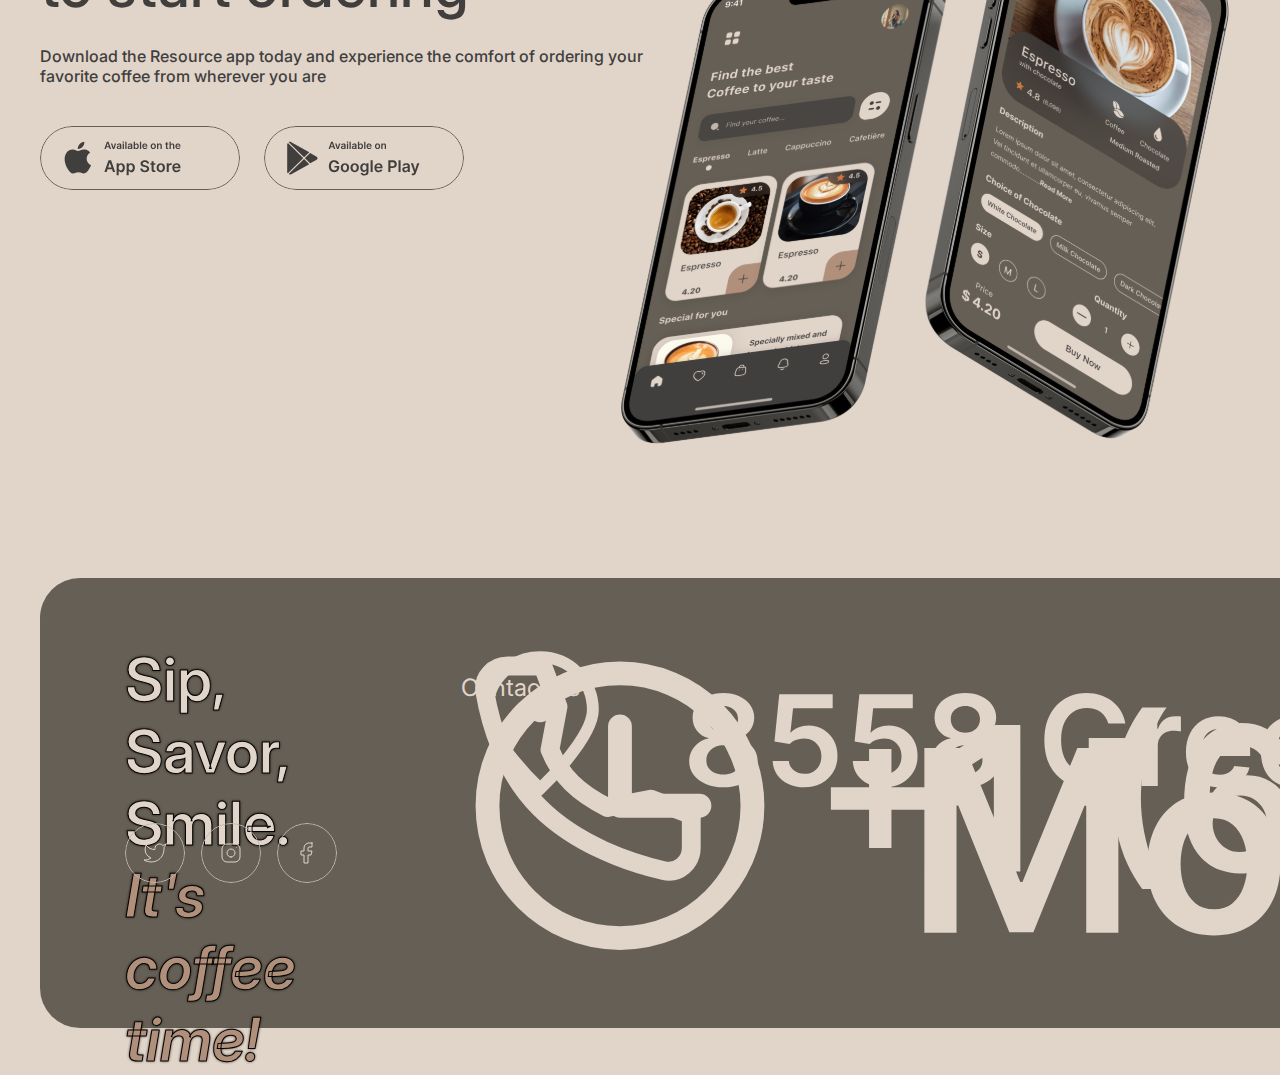
==== commit b8b88001: "add desktop and tablet media query" ====
--- a/index.html
+++ b/index.html
@@ -14,17 +14,6 @@
         <nav class="navbar">
             <ul>
                 <li><a style="color:#403F3D;" href="index.html">Menu</a></li>
-                <!-- 
-                <li>
-                    <a href="coffee.html" style="display: flex; align-items: center; border:  1px solid red; padding: 8px; border-radius: 100px;">
-                        <div style="width: 30px; height: 30px; border: 1px solid black; border-radius: 50%; display: flex; align-items: center; justify-content: center;">
-                            <img src="./coffee-cup.png" />
-                        </div>
-                        <p style="margin-left: 10px">Coffee</p>
-                    </a>
-                </li>
-                <li><a href="tea.html">Tea</a></li>
-                -->
             </ul>
         </nav>
         <div>
@@ -35,6 +24,9 @@
             <p class="about">About</p>
             <p class="mobile-app">Mobile app</p>
             <p class="contact-us">Contact us</p>
+        </div>
+        <div class="menuButt">
+            <img src="button-icon-burger.svg" alt="">
         </div>
         <div class="menu-base">
             <img class="coffee-menu" src="coffee-cup.png" alt="coffee-menu">
@@ -102,27 +94,30 @@
                 <br> favorite coffee from wherever you are</p>
             </div>
         </div>
-        <div class="mobile-scr">
-            <img src="mobile-screens.svg" alt="not bad phones">
-        </div>
         <div class="whereIsDownl">
             <img class="foot1" src="button-app-store.svg" alt="down-appStore">
             <img class="foot2" src="button-google-play.svg" alt="down-googlePlay">
         </div>
+        <div class="mobile-scr">
+            <img src="mobile-screens.svg" alt="not bad phones">
+        </div>
     </main>
     <footer>
-        <div class="foot">
+        <div class="column-1">
             <div class="foot-text">
                 <p style="color: #E1D4C9;">Sip, Savor, Smile. 
-                <a style="color: #B0907A; font-style: italic"> <br> It's coffee time!</a></p>
-            </div>
-            <div>
-                <p class="contactS" style="color: #E1D4C9;">Contact us</p>
-            </div>
-            <div class="apps">
+                    <a style="color: #B0907A; font-style: italic"><br>It's coffee time!</a></p>
+                </div>
+                <div class="apps">
                 <img class="twitter" src="button-icon-light.svg" alt="twitter">
                 <img class="instagram" src="button-icon-light (1).svg" alt="instagram">
                 <img class="facebook" src="button-icon-light (2).svg" alt="facebook">
+            </div>
+            </div>
+        </div>
+        <div class="column-2">
+            <div>
+                <p class="contactS" style="color: #E1D4C9;">Contact us</p>
             </div>
             <div class="place">
                 <img src="link-item.svg" alt="">
@@ -131,7 +126,7 @@
                 <img src="link.svg" alt="">
             </div>
             <div class="time">
-                <img src="link (1).svg" alt="">
+                 <img src="link (1).svg" alt="">
             </div>
         </div>
     </footer>
--- a/base.css
+++ b/base.css
@@ -11,18 +11,21 @@
 }
 header{
     margin-top: 20px;
-    width: 100%;
+    width: 1440px;
     display: flex;
     justify-content: space-between;
-    max-width: 1200px;
 }
 .logo {
+    margin-top: -15px;
     width: 100px;
     height: 60px;
 }
+.menuButt{
+    display: none;
+}
 .photo1 {
     position: absolute;
-    width: 100%;
+    width: 1300;
     height: 644px;
     border-radius: 40px;
     top: 0;
@@ -58,7 +61,7 @@
     font-weight: 400;
     font-size: 16px;
     padding-left: 100px;
-    padding-top: 1px;
+    padding-top: 0px;
     z-index: 10;
     position: relative;
     color: #E1D4C9;
@@ -80,7 +83,7 @@
     width: 200px;
     height: 64px;
     margin-left: 100px;
-    margin-top: 20px;
+    margin-top: 40px;
     border-color: #E1D4C9;
     border-radius: 100px;
     gap: 8px
@@ -91,7 +94,7 @@
     z-index: 10;
     width: 20px;
     height: 20px;
-    top: -41.5px;
+    top: -41px;
     left: 230px;
 }
 
@@ -122,7 +125,7 @@
 .container-choseCof{
     padding-top: 650px;
     height: 799px;
-    width: Fill (1,440px);
+    width: 1440px;
     justify-content: center;
     text-align: center;
     font-size: 60px;
@@ -177,7 +180,6 @@
 .container-photosResource{
     padding-top: 60px;
     width: 100%;
-    height: 1,325px;
     border-radius: 40px;
 }
 .whaPhCof{
@@ -189,6 +191,8 @@
     color: #403F3D;
 }
 .perfCof{
+    justify-content: center;
+    text-align: center;
     font-style: italic;
     font-family: inter;
     font-weight: 500;
@@ -230,7 +234,7 @@
 } 
 
 .apps-conteiner{
-    margin-top: 180px;
+    margin-top: 150px;
 }
 .down1-app{
     font-family: inter;
@@ -246,27 +250,23 @@
     color: #B0907A;
 }
 .mobile-scr{
-    display: flex;
+    display: block;
     margin-left: 570px;
-    margin-top: -340px;
+    margin-top: -350px;
 }
 .whereIsDownl{
-    gap: 40px;
-    margin-top: -230px;
+    margin-top: 40px;
     margin-left: 0px;
 }
 
 footer{
-    width: 100%;
+    display: flex;
+    width: 1360px;
     height: 450px;
     background-color: #665F55;
-    margin-top: 200px;
+    margin-top: 100px;
     margin-bottom: 40px;
     border-radius: 40px;
-}
-.foot{
-    display: grid;
-    margin-top: 0px;
 }
 .foot-text{
     font-family: inter;
@@ -282,10 +282,6 @@
 .foot2{
     margin-left: 20px;
 }
-.apps{
-    margin-top: 50px;
-    margin-left: 85px;
-}
 .instagram{
     margin-left: 12px;
 }
@@ -293,24 +289,43 @@
     margin-left: 12px;
 }
 .place{
-    margin-left: 670px;
-    margin-top: -150px;
+    display: flex;
+    margin-left: 100px;
+    margin-top: -140px;
 }
 .phoneNum{
-    margin-left: 670px;
-    margin-top: -115px;
+    display: flex;
+    width: 182px;
+    margin-left: 100px;
+    margin-top: -220px;
 }
 .time{
-    margin-left: 670px;
-    margin-top: -80px;
+    display: flex;
+    width: 175px;
+    margin-left: 100px;
+    margin-top: -300px;
 }
 .contactS{
+    display: flex;
     font-family: inter;
     font-size: 24px;
-    margin-left: 670px;
-    margin-top: -115px;
-}
-
+    margin-left: 100px;
+    margin-top: 80px; 
+}
+.column-1{
+    display: flex;
+    padding-top: 5px;
+}
+.column-2{
+    padding-top: 15px;
+    padding-left: 65px;
+    display: grid;
+}
+.apps{
+    position: absolute;
+    margin-top: 240px;
+    margin-left: 85px;
+}
 
 
 .navbar{
@@ -322,4 +337,119 @@
 }
 li {
     list-style-type: none;
-}+}
+
+
+@media (max-width: 768px) {
+    header{
+        margin-top: 10px;
+    }
+    .menuButt{
+        display: flex;
+    }
+    .menu-base{
+        display: none;
+    }
+    .P-S{
+        display: none;
+    }
+    .photo1{
+        height: 644px;
+        margin-top: 40px;
+        max-width: 688px;
+    }
+    .coffee{
+        padding: 100px 60px 100px 60px;
+    }
+    .about-coffee{
+        padding-left: 60px;
+    }
+    .button{
+        max-width: 200px;
+        height: 64px;
+        margin-top: 0px;
+        margin-left: -40px;
+    }
+    .menuArr{
+        position: relative;
+        margin-left: 0px;
+    }
+    .container-choseCof{
+        max-width: 668px;
+    }
+    .container-photosResource{
+        padding-top: 150px;
+    }
+    .whaPhCof{
+        font-size: 60px;
+        text-align: left;
+    }
+    .perfCof{
+        font-size: 60px;
+        text-align: left;
+    }
+    .mayPhoto{
+        max-width: 688px;
+        display: grid;
+        margin-top: 40px;
+        margin-left: 20px;
+    }
+    .beatyCoffee{
+        display: none;
+    }
+    .menGo{
+        display: none;
+    }
+    .WoMen{
+        max-width: 688px;
+        display: grid;
+        margin-top: 40px;
+        margin-left: 0px;
+    }
+    .apps-conteiner{
+        margin-top: 80px;
+        margin-left: 20px;
+        max-width: 688px;
+    }
+    .whereIsDownl{
+        position: absolute;
+        margin-top: 40px;
+        margin-left: 20px;
+    }
+    .mobile-scr{
+        margin-left: 0px;
+        margin-top: 140px;
+    }
+    footer{
+        display: block;
+        height: 636px;
+        max-width: 688px;
+        margin-top: 80px;
+    }
+    .contactS{
+        position: absolute;
+        margin-top: -150px;
+    }
+    .column-2{
+        width: 300px;
+        margin-left: -80px;
+        margin-top: 280px;
+    }
+    .place{
+        margin-top: -130px;
+    }
+    .phoneNum{
+        margin-top: -50px;
+    }
+    .time{
+        margin-top: 0px;
+    }
+    .apps{
+        margin-top: 240px;
+    }
+    
+  }
+  
+  @media (max-width: 380px) {
+    
+}
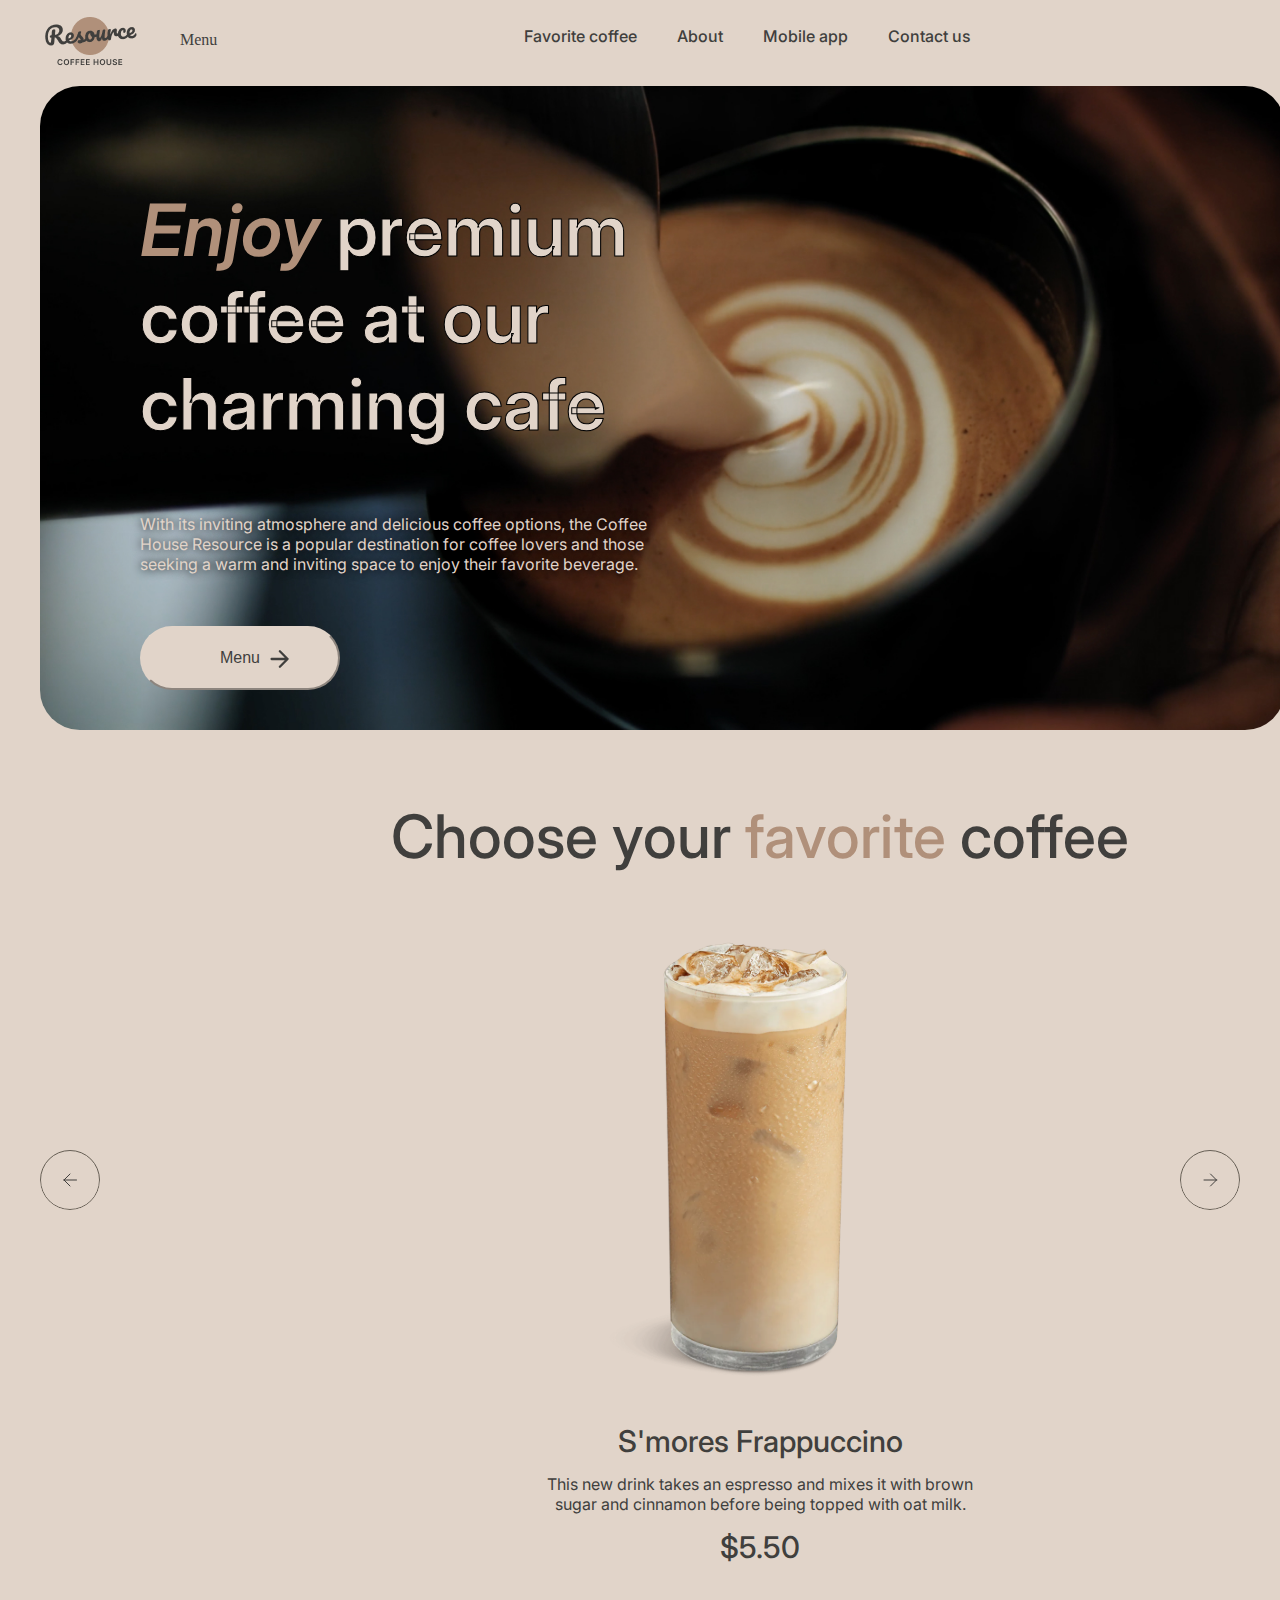
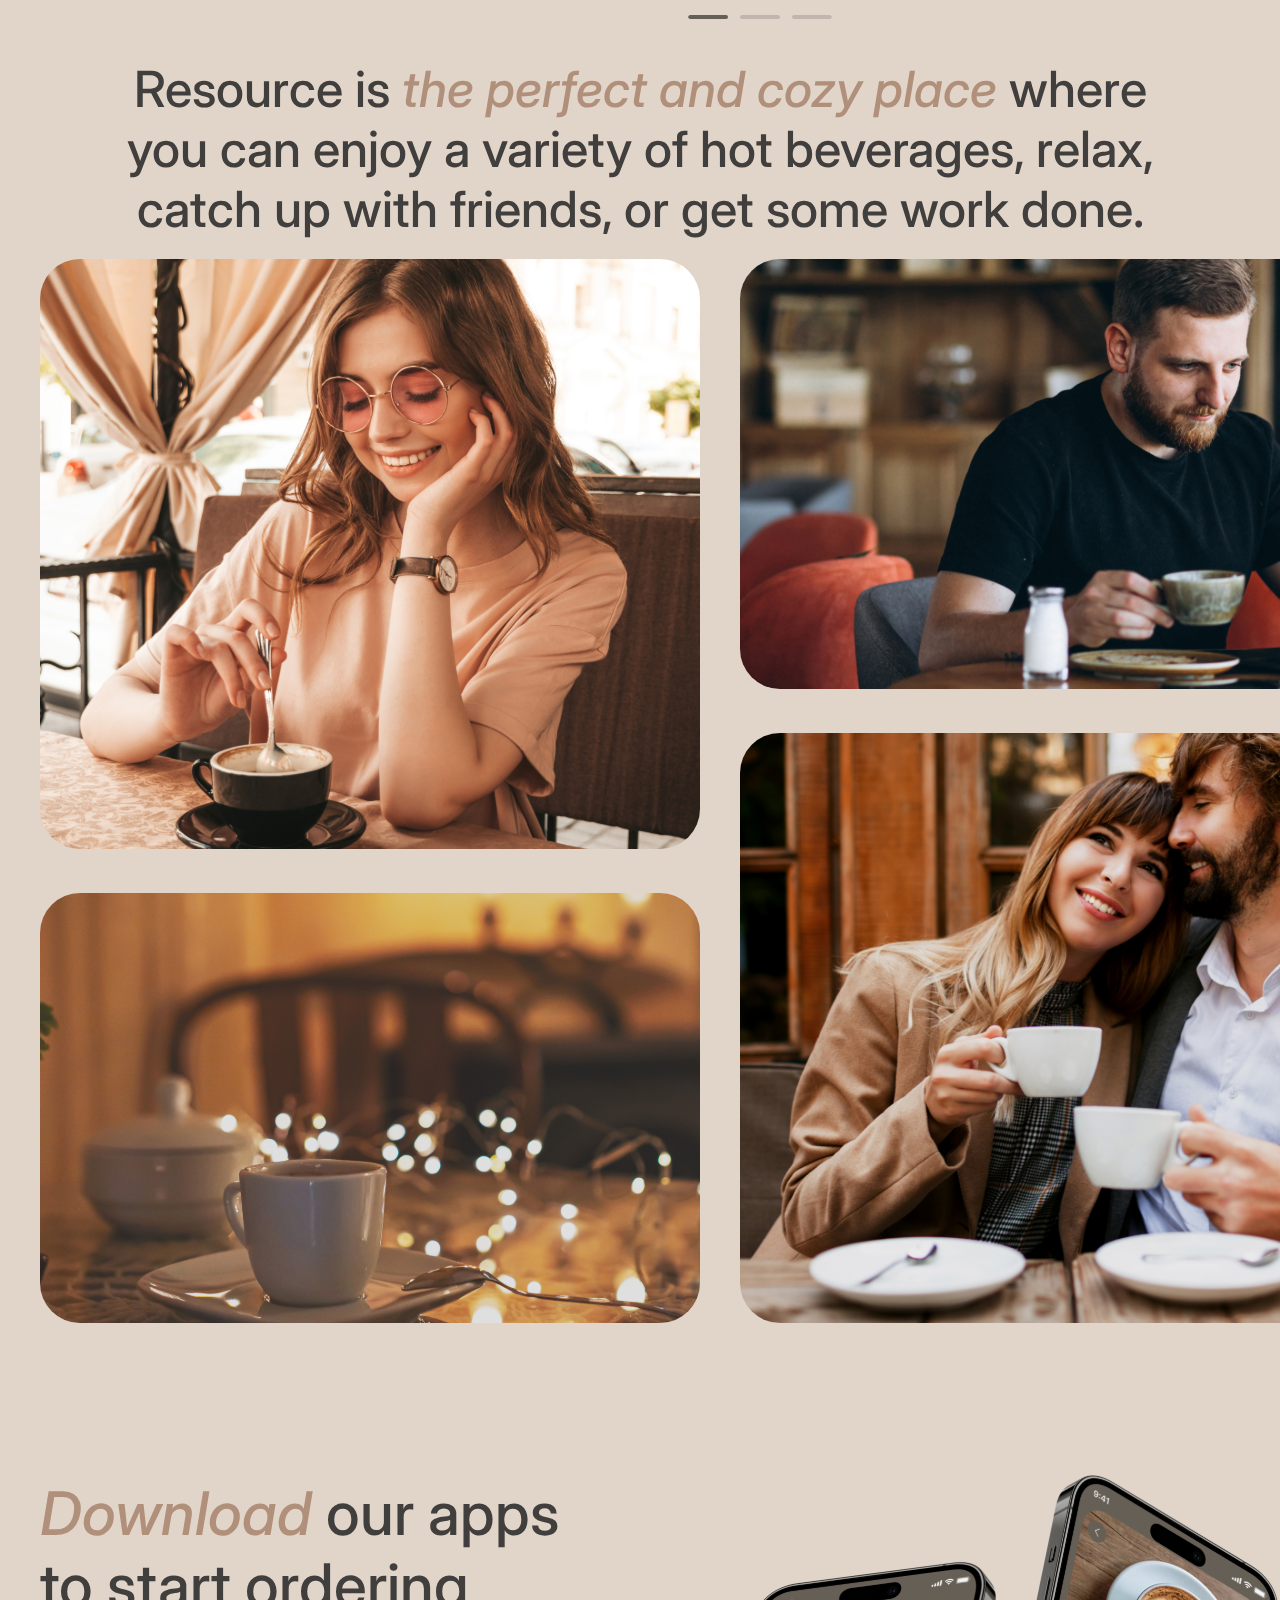
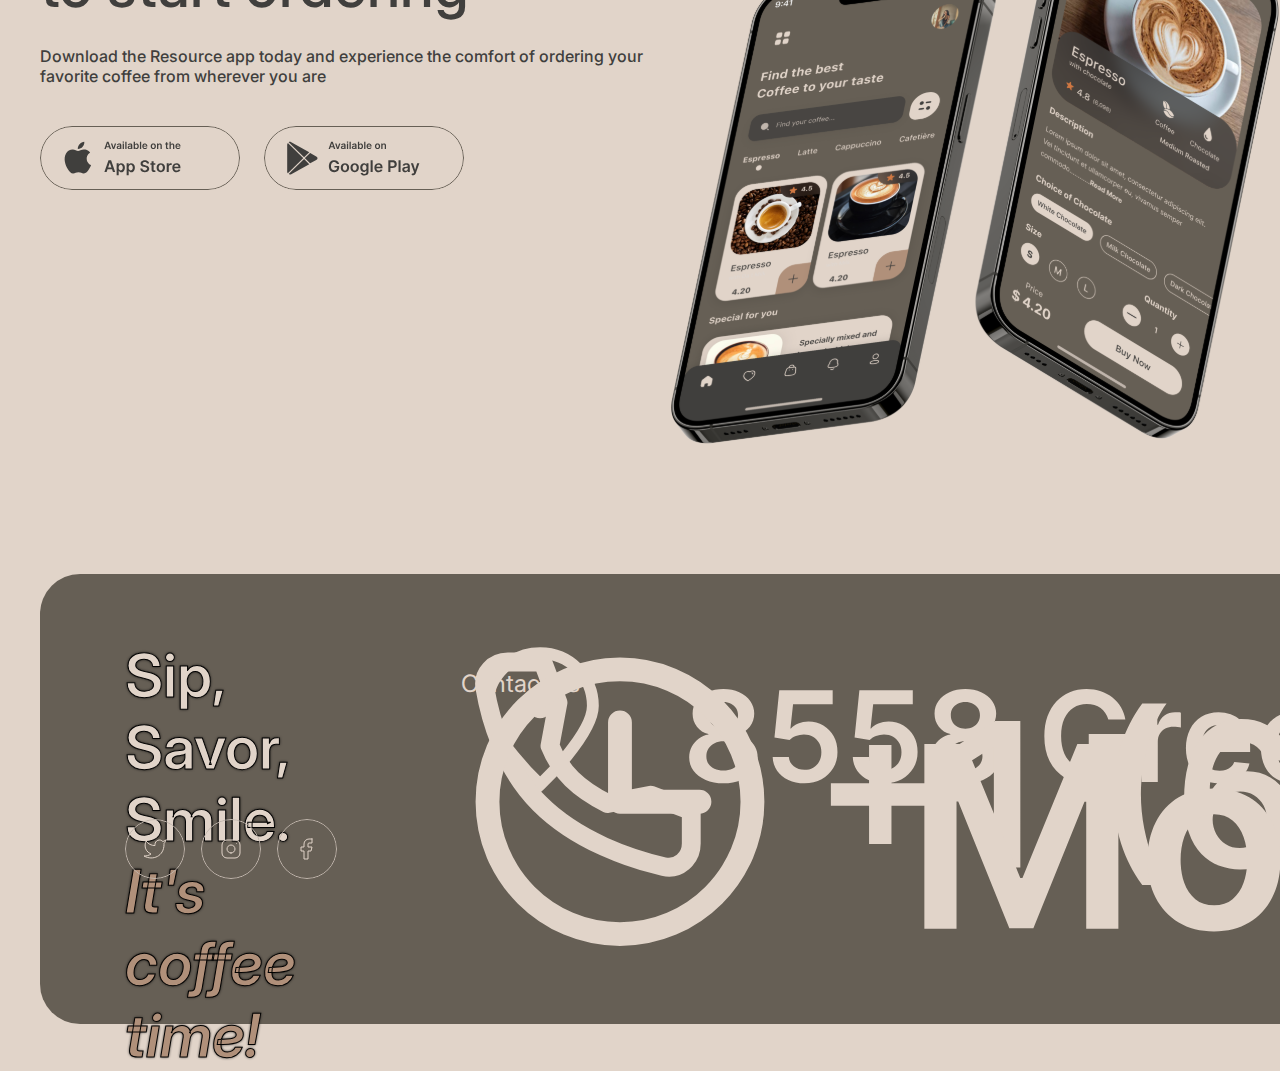
==== commit 63992edd: "add a mobile media query" ====
--- a/index.html
+++ b/index.html
@@ -29,7 +29,7 @@
             <img src="button-icon-burger.svg" alt="">
         </div>
         <div class="menu-base">
-            <img class="coffee-menu" src="coffee-cup.png" alt="coffee-menu">
+            <img class="coffee-menu" src="coffee-cup.svg" alt="coffee-menu">
             <p class="menu"><a href="coffee.html" style="color: #403F3D">Menu</a></p>
         </div>
     </header>
@@ -46,7 +46,7 @@
             </p>
             <img class="photo1" src="cofeeNyuam.jpg" alt="Photo about coffee"/>
             <div class="button">
-                <button class="menuP">Menu</button>
+                <button class="menuP"><img class="cofCup" src="coffee-cup.svg" alt="">Menu</button>
                 <img class="menuArr" src="Vector.svg" alt="arrowOfMenu">
             </div>
         </div>
@@ -65,7 +65,7 @@
                 <p class="frapOptions">This new drink takes an espresso and mixes it with brown
                 <br> sugar and cinnamon before being topped with oat milk.</p>
                 <p class="cofDoll">$5.50</p>
-                <img src="controls.svg" alt="control">
+                <img class="contr3doot" src="controls.svg" alt="control">
             </div>
         </div>
         <div class="container-photosResource">
@@ -89,7 +89,7 @@
             <div>
                 <p class="down1-app"><a class="download">Download </a>our apps 
                 <br> to start ordering</p>
-                <p style="color:#403F3D; margin-top: 25px; font-size: 16px; font-family: inter;
+                <p class="downTheResors" style="color:#403F3D; margin-top: 25px; font-size: 16px; font-family: inter;
                 font-weight: 500;">Download the Resource app today and experience the comfort of ordering your
                 <br> favorite coffee from wherever you are</p>
             </div>
@@ -99,7 +99,7 @@
             <img class="foot2" src="button-google-play.svg" alt="down-googlePlay">
         </div>
         <div class="mobile-scr">
-            <img src="mobile-screens.svg" alt="not bad phones">
+            <img class="mobile-scr" src="mobile-screens.svg" alt="not bad phones">
         </div>
     </main>
     <footer>
--- a/base.css
+++ b/base.css
@@ -88,6 +88,9 @@
     border-radius: 100px;
     gap: 8px
 }
+.cofCup{
+    display: none;
+}
 .menuArr{
     position: relative;
     display: flex;
@@ -251,7 +254,7 @@
 }
 .mobile-scr{
     display: block;
-    margin-left: 570px;
+    margin-left: 310px;
     margin-top: -350px;
 }
 .whereIsDownl{
@@ -355,11 +358,9 @@
     }
     .photo1{
         height: 644px;
-        margin-top: 40px;
-        max-width: 688px;
-    }
-    .coffee{
-        padding: 100px 60px 100px 60px;
+        padding-left: 0px;
+        margin-top: 40px;
+        width: 688px;
     }
     .about-coffee{
         padding-left: 60px;
@@ -370,6 +371,9 @@
         margin-top: 0px;
         margin-left: -40px;
     }
+    .cofCup{
+        display: none;
+    }
     .menuArr{
         position: relative;
         margin-left: 0px;
@@ -394,6 +398,9 @@
         margin-top: 40px;
         margin-left: 20px;
     }
+    .women-watch{
+        margin-left: -20px;
+    }
     .beatyCoffee{
         display: none;
     }
@@ -404,7 +411,7 @@
         max-width: 688px;
         display: grid;
         margin-top: 40px;
-        margin-left: 0px;
+        margin-left: -20px;
     }
     .apps-conteiner{
         margin-top: 80px;
@@ -450,6 +457,172 @@
     
   }
   
-  @media (max-width: 380px) {
-    
-}
+  @media (max-width: 450px) {
+    header{
+        width: 320px;
+        margin-top: 15px;
+    }
+    .logo{
+        margin-left: -12px;
+    }
+    .menuButt{
+        margin-top: -15px;
+        display: flex;
+    }
+    .photo1{
+        margin-left: -20px;
+        height: 552px;
+        margin-top: 10px;
+        max-width: 338px;
+    }
+    .coffee{
+        padding-left: 3px;
+        max-width: 305px;
+        font-size: 42px;
+    }
+    .about-coffee{
+        max-width: 300px;
+        position: absolute;
+        margin-top: -140px;
+        padding-left: 3px;
+        font-size: 15px;
+    }
+    .menuArr{
+        display: none;
+    }
+    button{
+        margin-top: 10px;
+        margin-left: 42px; 
+    }
+    .cofCup{
+        display: flex;
+        margin-left: 127px;
+        margin-top: -2px;
+        position: absolute; 
+    }
+    .leftArr{
+        display: none;
+    }
+    .rightArr{
+        display: none;
+    }
+    .container-choseCof{
+        margin-top: -80px;
+    }
+    .coffee-fav{
+        text-align: center;
+        margin-left: -51px;
+        width: 400px;
+        height: 80px;
+        font-size: 32px;
+    }
+    .photo2{
+        width: 348px;
+        height: 348px;
+        display: flex;
+        margin-left: -10px;
+    }
+    .frapC{
+        padding-top: 10px;
+        text-align: center;
+        font-size: 30px;
+        margin-left: -28px;
+        width: 348px;
+        height: 30px;
+    }
+    .frapOptions{
+        margin-top: 22px;
+        margin-left: -14px;
+        text-align: center;
+        width: 320px;
+        height: 72px;
+        font-size: 16px;
+    }
+    .cofDoll{
+        text-align: center;
+        margin-left: -30px;
+        width: 348px;
+        height: 30px;
+        font-size: 24px;
+        margin-top: 30px;
+    }
+    .contr3doot{
+        display: flex;
+        margin-top: 40px;
+        margin-left: 70px;
+        width: 144px;
+        height: 4px;
+    }
+    .container-photosResource{
+        padding-top: 0px;
+    }
+    .whaPhCof{
+        margin-left: -20px;
+        width: 348px;
+        height: 320px;
+        font-size: 32px;
+    }
+    .perfCof{
+        width: 348px;
+        height: 320px;
+        font-size: 32px;
+    }
+    .women-watch{
+        width: 348px;
+        height: 590px;
+        margin-left: -45px;
+    }
+    .WoMen{
+        margin-top: 40px;
+        width: 348px;
+        height: 590px;
+        margin-left: -45px;
+    }
+    .apps-conteiner{
+        padding-top: 0px;
+    }
+    .down1-app{
+        font-size: 32px;
+        margin-left: -40px;
+    }
+    .downTheResors{
+        font-size: 16px;
+        margin-left: -40px;
+        padding-top: 5px;
+    }
+    .whereIsDownl{
+        display: block;
+        margin-top: 40px;
+        margin-left: -20px;
+    }
+    .foot2{
+        margin-left: 0px;
+        margin-top: 20px;
+    }
+    .mobile-scr{
+        width: 348px;
+        height: 348px;
+        margin-top: 200px;
+        margin-left: -10px; 
+    }
+    footer{
+        width: 328px;
+        height: 526px;
+        margin-left: -15px;
+        padding-bottom: 100px;
+    }
+    .foot-text{
+        font-size: 38px;
+        margin-top: 40px;
+        margin-left: 20px;
+        -webkit-text-stroke: none;
+        text-shadow: none;
+    }
+    .apps{
+        margin-top: 210px;
+        margin-left: 20px;
+    }
+    .column-2{
+        margin-left: -140px;
+    }
+}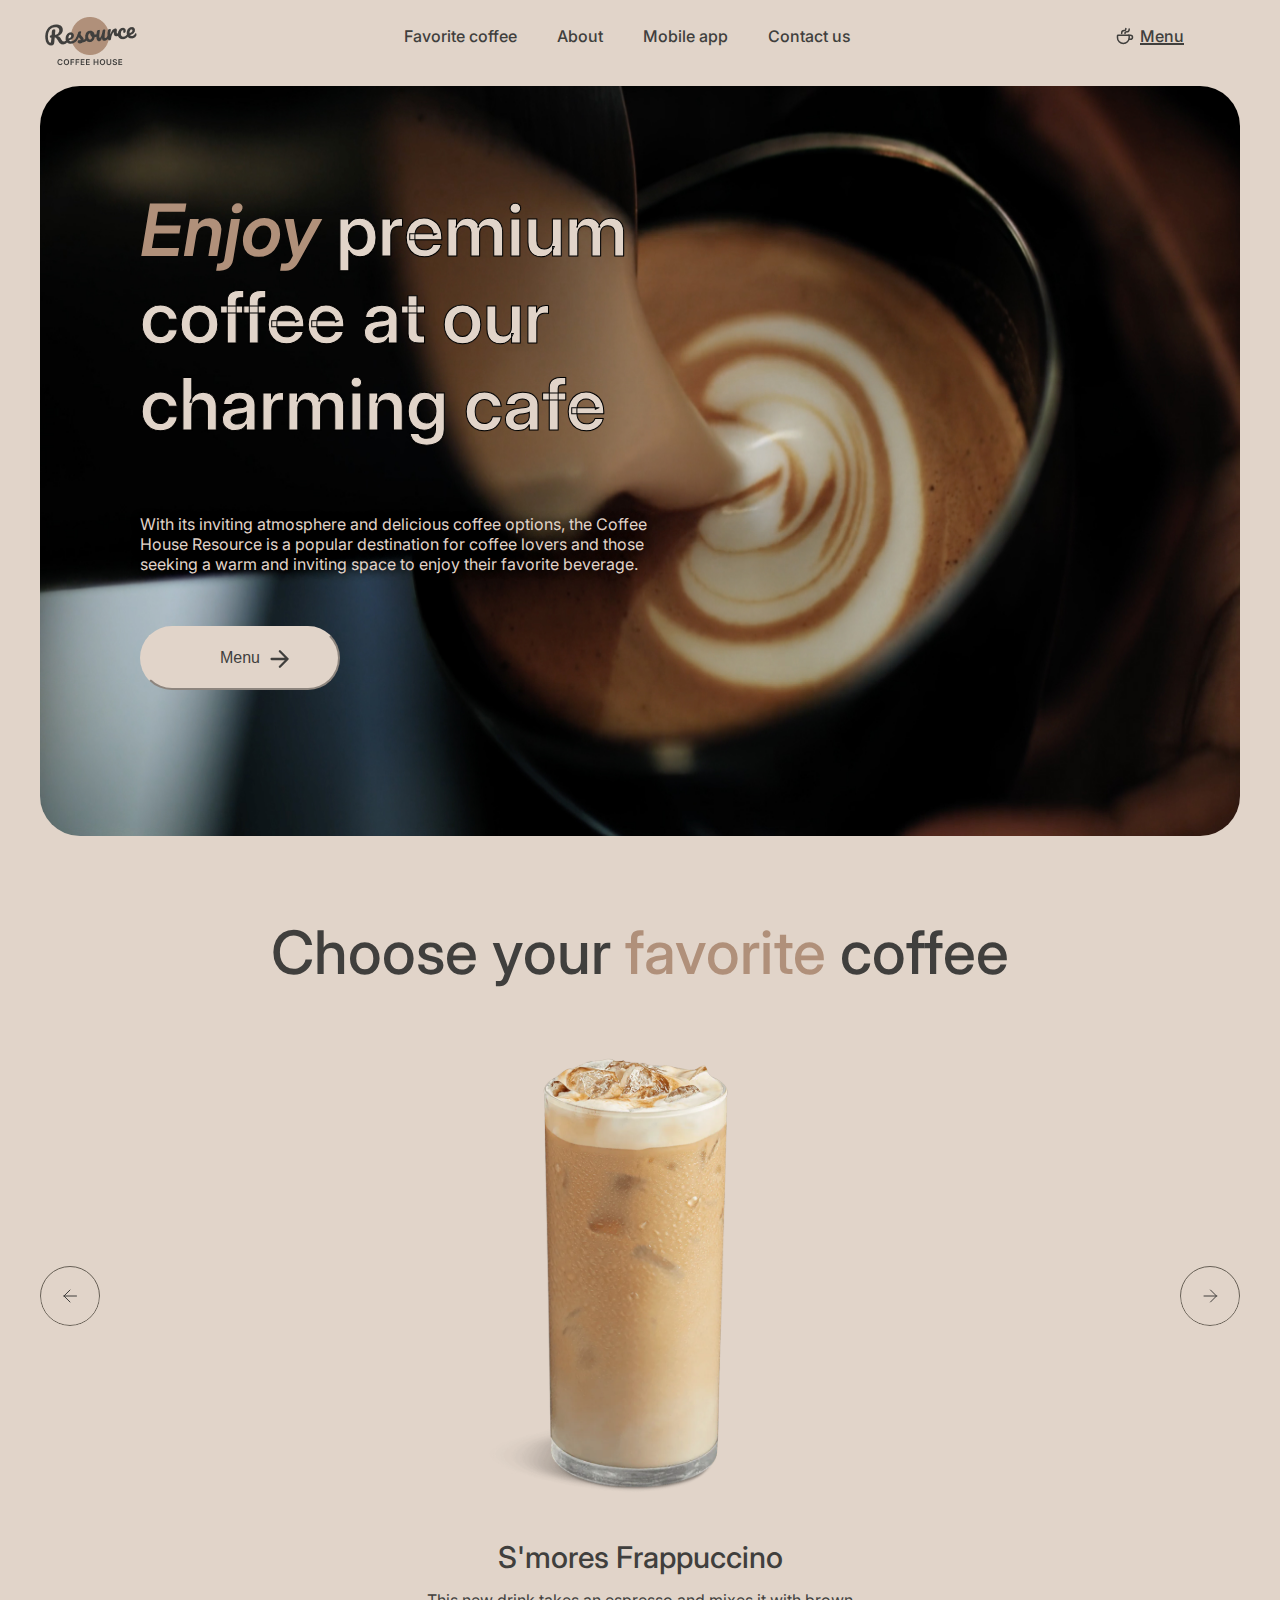
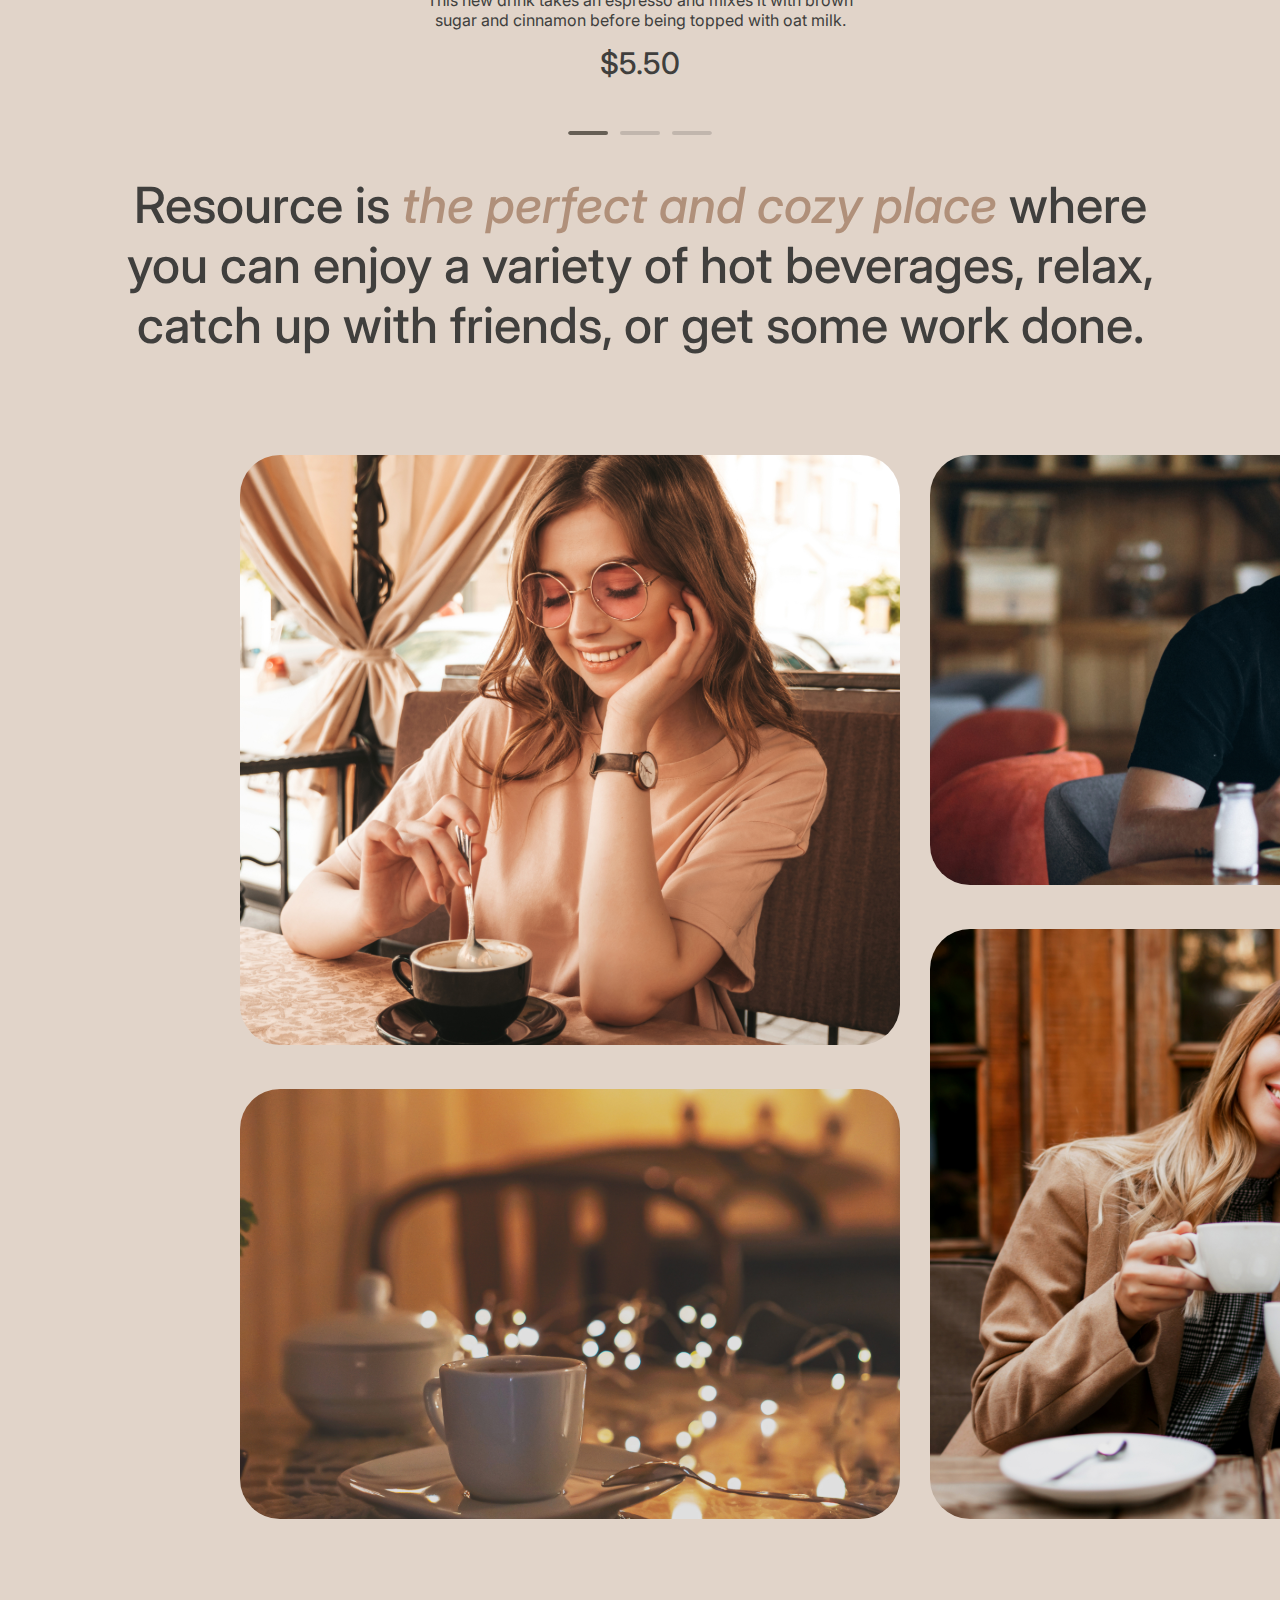
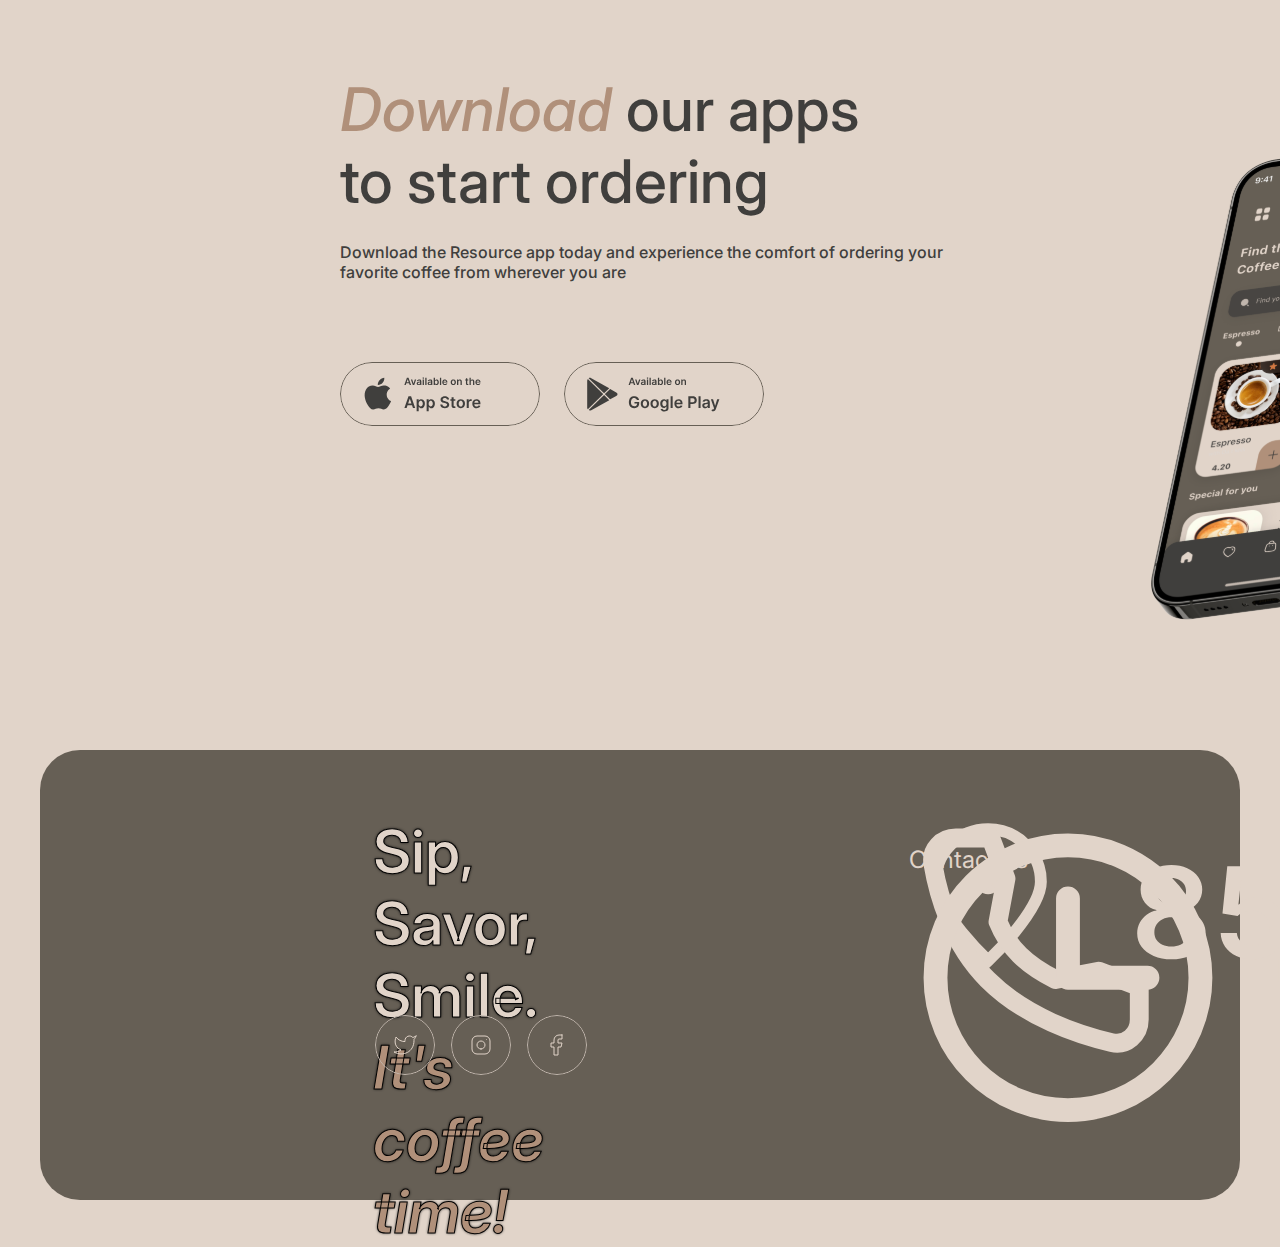
==== commit efcb723e: "add a new page for mobile and tablet - menu" ====
--- a/index.html
+++ b/index.html
@@ -11,11 +11,6 @@
 </head>
 <body>
     <header>
-        <nav class="navbar">
-            <ul>
-                <li><a style="color:#403F3D;" href="index.html">Menu</a></li>
-            </ul>
-        </nav>
         <div>
             <img class="logo"  src="logo.png" alt="Me logo"/>
         </div>
@@ -26,7 +21,7 @@
             <p class="contact-us">Contact us</p>
         </div>
         <div class="menuButt">
-            <img src="button-icon-burger.svg" alt="">
+            <a href="baseMenu.html"><img src="button-icon-burger.svg" alt=""></a>
         </div>
         <div class="menu-base">
             <img class="coffee-menu" src="coffee-cup.svg" alt="coffee-menu">
--- a/base.css
+++ b/base.css
@@ -11,7 +11,7 @@
 }
 header{
     margin-top: 20px;
-    width: 1440px;
+    width: 100%;
     display: flex;
     justify-content: space-between;
 }
@@ -25,8 +25,8 @@
 }
 .photo1 {
     position: absolute;
-    width: 1300;
-    height: 644px;
+    width: 100%;
+    height: 750px;
     border-radius: 40px;
     top: 0;
     left: 0;
@@ -34,7 +34,7 @@
 .container-coffee{
     position: relative;
     width: 100%;
-    height: 64px;
+    height: 180px;
 }
 .coffee{
     font-family: inter;
@@ -128,7 +128,7 @@
 .container-choseCof{
     padding-top: 650px;
     height: 799px;
-    width: 1440px;
+    width: 100%;
     justify-content: center;
     text-align: center;
     font-size: 60px;
@@ -207,15 +207,18 @@
     border-radius: 40px;
 }
 .mayPhoto{
-    margin-top: 20px;
+    width: 100%;
+    margin-top: 100px;
     display: flex;
 }
 .women-watch{
+    margin-left: 200px;
     object-fit: cover;
     height: 590px;
     width: 660px;
 }
 .beatyCoffee{
+    margin-left: 200px;
     object-fit: cover;
     height: 430px;
     width: 660px;
@@ -226,18 +229,20 @@
     object-fit: cover;
     width: 660px;
     height: 430px;
-    margin-left: 40px;
+    margin-left: 30px;
 }
 .WoMen{
     margin-top: 40px;
     object-fit: cover;
     width: 660px;
     height: 590px;
-    margin-left: 40px;
+    margin-left: 30px;
 } 
 
 .apps-conteiner{
+    width: 100%;
     margin-top: 150px;
+    margin-left: 300px;
 }
 .down1-app{
     font-family: inter;
@@ -254,17 +259,17 @@
 }
 .mobile-scr{
     display: block;
-    margin-left: 310px;
-    margin-top: -350px;
+    margin-left: 550px;
+    margin-top: -410px;
 }
 .whereIsDownl{
-    margin-top: 40px;
-    margin-left: 0px;
+    margin-top: 80px;
+    margin-left: 300px;
 }
 
 footer{
     display: flex;
-    width: 1360px;
+    width: 100%;
     height: 450px;
     background-color: #665F55;
     margin-top: 100px;
@@ -275,12 +280,14 @@
     font-family: inter;
     font-weight: 600;
     font-size: 60px;
-    margin-left: 85px;
+    margin-left: 333px;
     margin-top: 60px;
     -webkit-text-stroke: 1px #000;
     text-shadow: 0px 0px 3px #000;
 }
 .apps{
+    padding-top: 20px;
+    padding-left: 250px;
 }
 .foot2{
     margin-left: 20px;
@@ -293,26 +300,26 @@
 }
 .place{
     display: flex;
-    margin-left: 100px;
+    margin-left: 300px;
     margin-top: -140px;
 }
 .phoneNum{
     display: flex;
     width: 182px;
-    margin-left: 100px;
+    margin-left: 300px;
     margin-top: -220px;
 }
 .time{
     display: flex;
     width: 175px;
-    margin-left: 100px;
+    margin-left: 300px;
     margin-top: -300px;
 }
 .contactS{
     display: flex;
     font-family: inter;
     font-size: 24px;
-    margin-left: 100px;
+    margin-left: 300px;
     margin-top: 80px; 
 }
 .column-1{
@@ -331,24 +338,16 @@
 }
 
 
-.navbar{
-    display: flex;
-    position: absolute;
-    padding-top: 5px;
-    padding-left: 140px;
-    z-index: 100;
-}
-li {
-    list-style-type: none;
-}
-
-
 @media (max-width: 768px) {
     header{
         margin-top: 10px;
     }
     .menuButt{
+        padding-top: 5px;
         display: flex;
+    }
+    .logo{
+        margin-top: 0px;
     }
     .menu-base{
         display: none;
@@ -430,29 +429,35 @@
     footer{
         display: block;
         height: 636px;
-        max-width: 688px;
+        width: 688px;
         margin-top: 80px;
     }
+    .foot-text{
+        margin-left: 50px;
+    }
     .contactS{
-        position: absolute;
-        margin-top: -150px;
+        position: relative;
+        margin-top: -50px;
     }
     .column-2{
         width: 300px;
-        margin-left: -80px;
-        margin-top: 280px;
+        margin-left: -310px;
+        margin-top: 200px;
+        gap: 40px;
     }
     .place{
-        margin-top: -130px;
+        margin-top: -50px;
     }
     .phoneNum{
         margin-top: -50px;
     }
     .time{
-        margin-top: 0px;
+        margin-top: -50px;
     }
     .apps{
-        margin-top: 240px;
+        display: flex;
+        margin-left: -200px;
+        margin-top: 250px;
     }
     
   }
@@ -620,9 +625,9 @@
     }
     .apps{
         margin-top: 210px;
-        margin-left: 20px;
+        margin-left: -230px;
     }
     .column-2{
-        margin-left: -140px;
+        margin-left: -340px;
     }
 }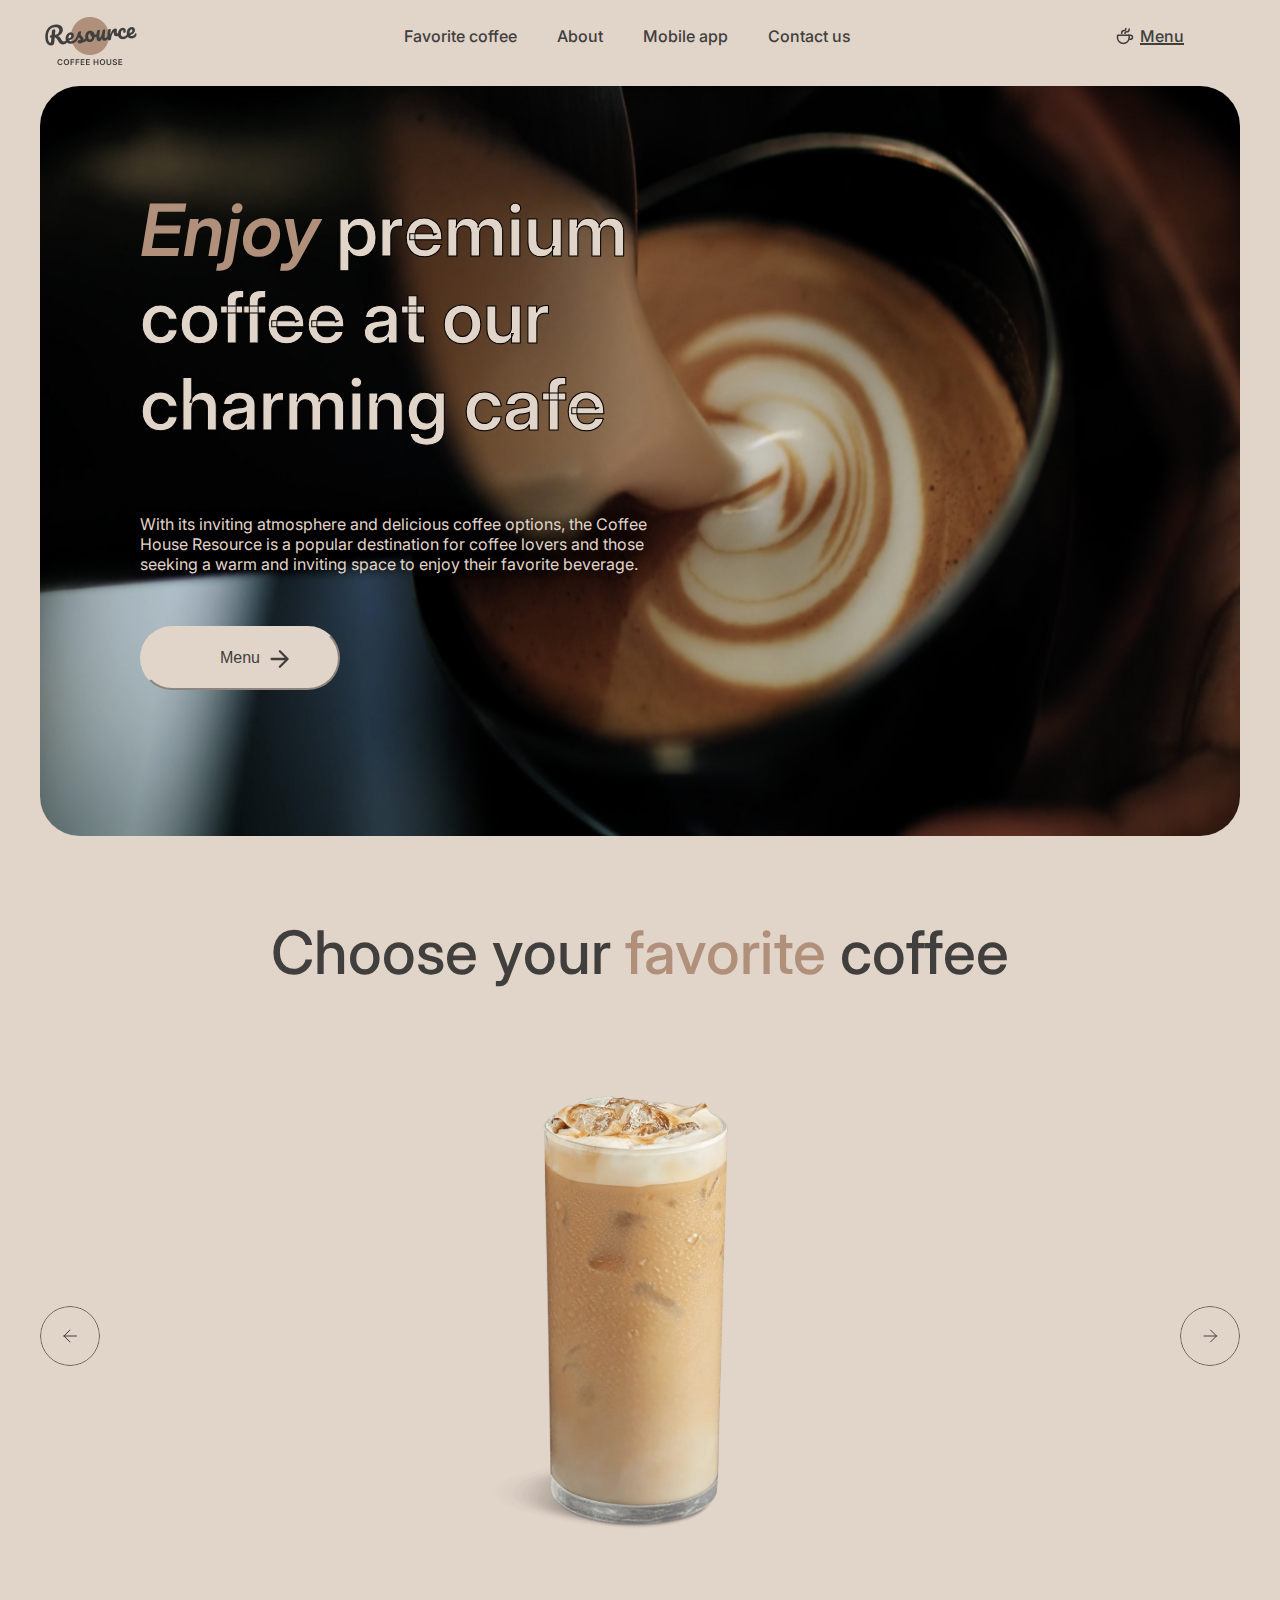
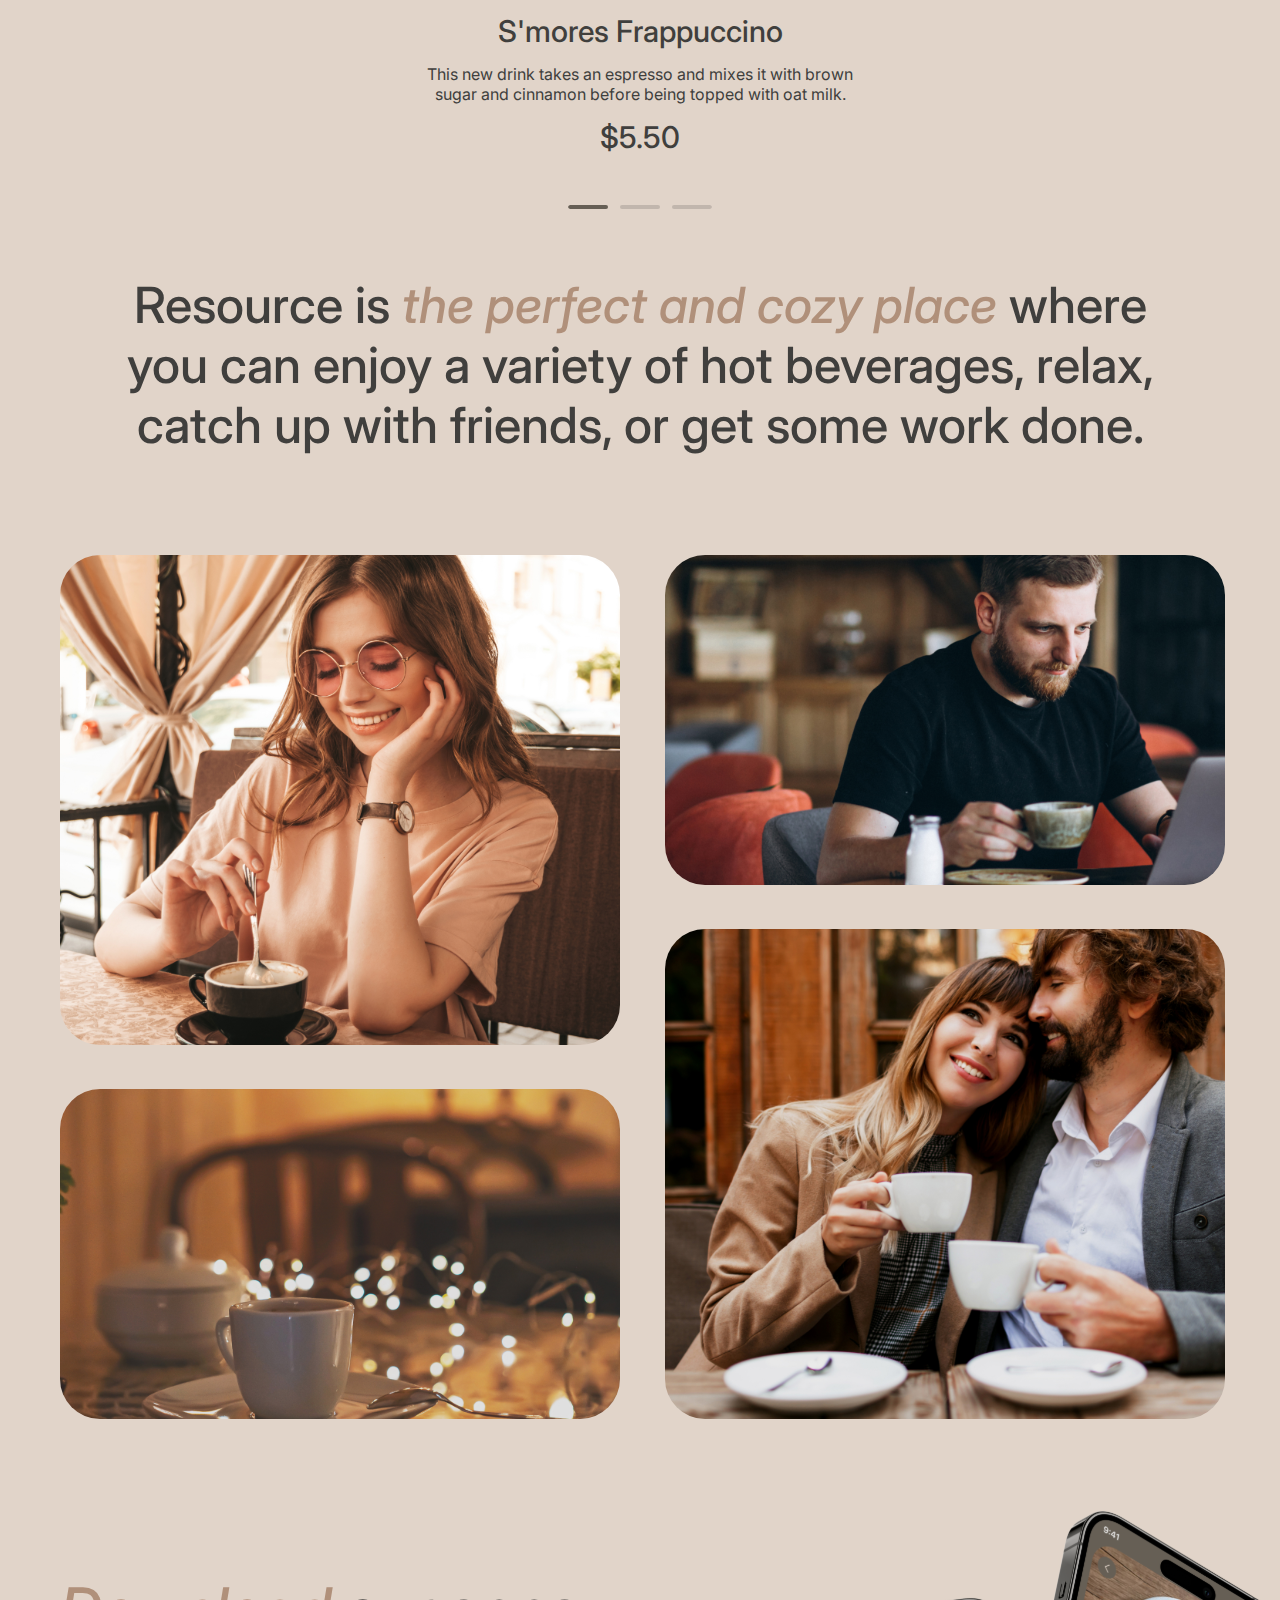
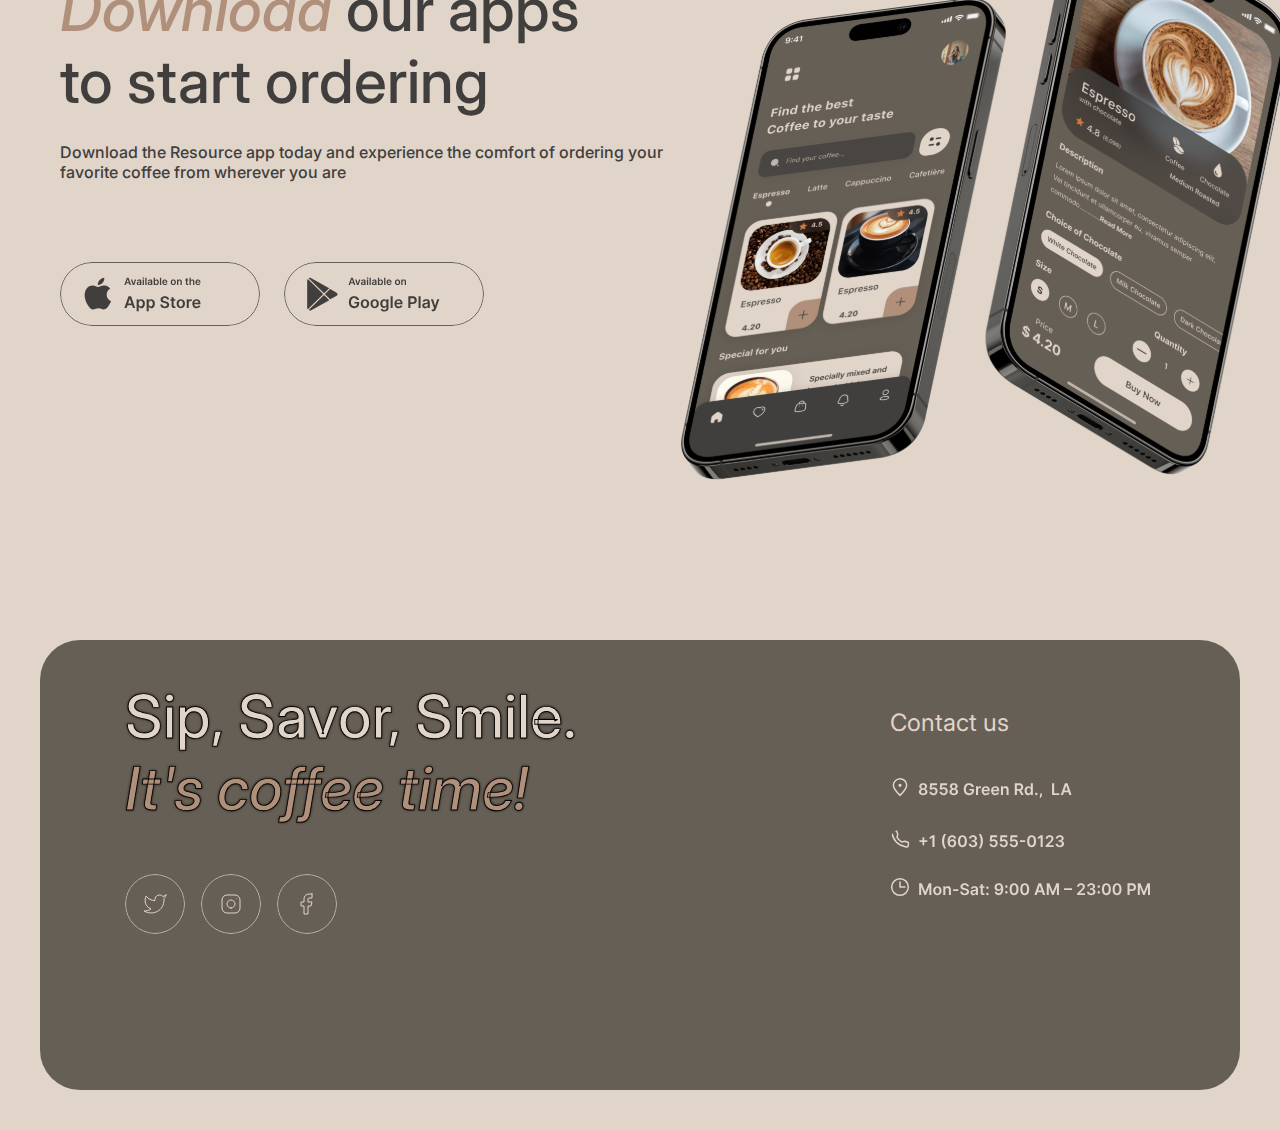
==== commit 5b5fc969: "edit finally footer and add a carousel" ====
--- a/index.html
+++ b/index.html
@@ -6,7 +6,7 @@
     <meta name="viewport" content="width=device-width, initial-scale=1.0">
     <title>My coffee</title>
     <link rel="stylesheet" href="base.css">
-    <link rel="stylesheet" href="base.js">
+    <script src="index.js" defer></script>
     <link href="https://fonts.googleapis.com/css2?family=Inter:wght@100..900&display=swap" rel="stylesheet">
 </head>
 <body>
@@ -45,22 +45,44 @@
                 <img class="menuArr" src="Vector.svg" alt="arrowOfMenu">
             </div>
         </div>
-    
         <div class="container-choseCof">
+            <div class="carousel">
             <div class="fav">
-                <img class="leftArr" src="button-icon-dark (1).svg" alt="arrLeft">
+                <div class="rightArr">
+                    <button class="carousel-button" onclick="onNext();"><img src="button-icon-dark.svg" alt="arrRight"></button>
+                </div>
+                <div class="leftArr">
+                    <button class="carousel-button" onclick="onPrev();"><img src="button-icon-dark (1).svg" alt="arrLeft"></button>
+                </div>
             </div>
-            <div>
-                <img class="rightArr" src="button-icon-dark.svg" alt="arrRight">
-            </div>
-            <div>
                 <p class="coffee-fav">Choose your <a class="fAv"> favorite </a> coffee</p>
-                <img class="photo2" src="coffee-slider-1.svg" alt="Photo about coffee"/>
-                <p class="frapC">S'mores Frappuccino</p>
-                <p class="frapOptions">This new drink takes an espresso and mixes it with brown
-                <br> sugar and cinnamon before being topped with oat milk.</p>
-                <p class="cofDoll">$5.50</p>
-                <img class="contr3doot" src="controls.svg" alt="control">
+                    <ul class="slides">
+                        <li class="slide" data-active>
+                            <img class="photo2-1" src="coffee-slider-1.svg" alt="Photo about coffee1"/>
+                            <p class="frapC">S'mores Frappuccino</p>
+                            <p class="frapOptions">This new drink takes an espresso and mixes it with brown
+                            <br> sugar and cinnamon before being topped with oat milk.</p>
+                            <p class="cofDoll1">$5.50</p>
+                            <img class="contr3doot" src="controls.svg" alt="control">
+                        </li>
+                        <li class="slide">
+                            <img class="photo2-2" src="coffee-slider-2.svg" alt="Photo about coffee12">
+                            <p class="frapC-2">Caramel Macchiato</p>
+                            <p class="frapOptions-2">Fragrant and unique classic espresso with rich caramel-peanut
+                            <br> syrup, with cream under whipped thick foam.</p>
+                            <p class="cofDoll2">$5.50</p>
+                            <img class="contr3doot-2" src="controls (2).svg" alt="control">
+                        </li>
+                        <li class="slide">
+                            <img class="photo2-3" src="coffee-slider-3.svg" alt="Photo about coffee3">
+                            <p class="frapC-3">Ice coffee</p>
+                            <p class="frapOptions-3">A popular summer drink that tones and invigorates. Prepared
+                            <br> from coffee, milk and ice.</p>
+                            <p class="cofDoll3">$4.50</p>
+                            <img class="contr3doot-3" src="controls (3).svg" alt="control">
+                        </li>
+                    </ul>
+                </div>
             </div>
         </div>
         <div class="container-photosResource">
@@ -108,7 +130,7 @@
                 <img class="instagram" src="button-icon-light (1).svg" alt="instagram">
                 <img class="facebook" src="button-icon-light (2).svg" alt="facebook">
             </div>
-            </div>
+        </div>
         </div>
         <div class="column-2">
             <div>
--- a/base.css
+++ b/base.css
@@ -88,6 +88,10 @@
     border-radius: 100px;
     gap: 8px
 }
+.butt{
+    position: absolute;
+
+}
 .cofCup{
     display: none;
 }
@@ -138,8 +142,15 @@
     font-weight: 500;
     color: #403F3D;
 }
-.photo2{
-    margin: 43px;
+.photo2-1{
+    width: 480px;
+    height: 100%;
+}
+.photo2-2{
+    width: 480px;
+    height: 100%;
+}
+.photo2-3{
     width: 480px;
     height: 100%;
 }
@@ -150,14 +161,47 @@
     display: flex;
     position: absolute;
     padding-top: 350px;
-    left: 40px;
+    margin-left: -100px;
+    z-index: 2;
 }
 .rightArr{
     display: flex;
     position: absolute;
     padding-top: 350px;
-    right: 40px;
-}
+    right: 0px;
+    z-index: 2;
+}
+
+.carousel{
+    position: relative;
+}
+.carousel ul{
+    margin: 0;
+    padding: 0;
+    list-style: none;
+}
+.slides{
+    height: 640px;
+    position: relative;
+}
+.slide{
+    position: absolute;
+    opacity: 0;
+    inset: 0;
+    transition: 200ms opacity ease-in-out;
+}
+.slide[data-active]{
+    opacity: 1;
+    z-index: 1;
+}
+.carousel-button{
+    background-color: #E1D4C9; 
+    width: 60px; 
+    height: 60px; 
+    border: none;
+    cursor: pointer;
+}
+
 .frapC{
     font-family: inter;
     font-weight: 500;
@@ -165,6 +209,20 @@
     font-size: 30px;
     color: #403F3D;
 }
+.frapC-2{
+    font-family: inter;
+    font-weight: 500;
+    margin-top: -30px;
+    font-size: 30px;
+    color: #403F3D;
+}
+.frapC-3{
+    font-family: inter;
+    font-weight: 500;
+    margin-top: -30px;
+    font-size: 30px;
+    color: #403F3D;
+}
 .frapOptions{
     font-family: inter;
     font-weight: 400;
@@ -172,7 +230,35 @@
     color: #403F3D;
     font-size: 16px;
 }
-.cofDoll{
+.frapOptions-2{
+    font-family: inter;
+    font-weight: 400;
+    margin-top: 15px;
+    color: #403F3D;
+    font-size: 16px;
+}
+.frapOptions-3{
+    font-family: inter;
+    font-weight: 400;
+    margin-top: 15px;
+    color: #403F3D;
+    font-size: 16px;
+}
+.cofDoll1{
+    font-family: inter;
+    font-weight: 500;
+    margin-top: 15px;
+    color: #403F3D;
+    font-size: 30px;
+}
+.cofDoll2{
+    font-family: inter;
+    font-weight: 500;
+    margin-top: 15px;
+    color: #403F3D;
+    font-size: 30px;
+}
+.cofDoll3{
     font-family: inter;
     font-weight: 500;
     margin-top: 15px;
@@ -192,6 +278,7 @@
     font-weight: 500;
     font-size: 50px;
     color: #403F3D;
+    margin-top: 100px;
 }
 .perfCof{
     justify-content: center;
@@ -212,37 +299,37 @@
     display: flex;
 }
 .women-watch{
-    margin-left: 200px;
+    margin-left: 20px;
     object-fit: cover;
-    height: 590px;
-    width: 660px;
+    height: 490px;
+    width: 560px;
 }
 .beatyCoffee{
-    margin-left: 200px;
+    margin-left: 20px;
     object-fit: cover;
-    height: 430px;
-    width: 660px;
+    height: 330px;
+    width: 560px;
     margin-top: 40px;
 
 }
 .menGo{
     object-fit: cover;
-    width: 660px;
-    height: 430px;
+    width: 560px;
+    height: 330px;
     margin-left: 30px;
 }
 .WoMen{
     margin-top: 40px;
     object-fit: cover;
-    width: 660px;
-    height: 590px;
+    width: 560px;
+    height: 490px;
     margin-left: 30px;
 } 
 
 .apps-conteiner{
     width: 100%;
     margin-top: 150px;
-    margin-left: 300px;
+    margin-left: 20px;
 }
 .down1-app{
     font-family: inter;
@@ -259,39 +346,38 @@
 }
 .mobile-scr{
     display: block;
-    margin-left: 550px;
-    margin-top: -410px;
+    margin-left: 315px;
+    margin-top: -450px;
 }
 .whereIsDownl{
     margin-top: 80px;
-    margin-left: 300px;
+    margin-left: 20px;
 }
 
 footer{
-    display: flex;
     width: 100%;
     height: 450px;
     background-color: #665F55;
-    margin-top: 100px;
+    margin-top: 130px;
     margin-bottom: 40px;
     border-radius: 40px;
 }
 .foot-text{
-    font-family: inter;
-    font-weight: 600;
+    -webkit-text-stroke: 0.9px #000;
+    text-shadow: 0px 0px 3px #000;
+    font-family: inter;
+    font-weight: 500;
     font-size: 60px;
-    margin-left: 333px;
-    margin-top: 60px;
-    -webkit-text-stroke: 1px #000;
-    text-shadow: 0px 0px 3px #000;
-}
-.apps{
-    padding-top: 20px;
-    padding-left: 250px;
+    margin-left: 85px;
+    padding-top: 40px;
 }
 .foot2{
     margin-left: 20px;
 }
+.apps{
+    margin-top: 50px;
+    margin-left: 85px;
+}
 .instagram{
     margin-left: 12px;
 }
@@ -299,42 +385,22 @@
     margin-left: 12px;
 }
 .place{
-    display: flex;
-    margin-left: 300px;
-    margin-top: -140px;
+    margin-left: 850px;
+    padding-top: 40px;
 }
 .phoneNum{
-    display: flex;
-    width: 182px;
-    margin-left: 300px;
-    margin-top: -220px;
+    margin-left: 850px;
+    padding-top: 20px;
 }
 .time{
-    display: flex;
-    width: 175px;
-    margin-left: 300px;
-    margin-top: -300px;
+    margin-left: 850px;
+    padding-top: 20px;
 }
 .contactS{
-    display: flex;
     font-family: inter;
     font-size: 24px;
-    margin-left: 300px;
-    margin-top: 80px; 
-}
-.column-1{
-    display: flex;
-    padding-top: 5px;
-}
-.column-2{
-    padding-top: 15px;
-    padding-left: 65px;
-    display: grid;
-}
-.apps{
-    position: absolute;
-    margin-top: 240px;
-    margin-left: 85px;
+    margin-left: 850px;
+    margin-top: -230px;
 }
 
 
@@ -360,6 +426,9 @@
         padding-left: 0px;
         margin-top: 40px;
         width: 688px;
+    }
+    .coffee{
+        padding-left: 60px;
     }
     .about-coffee{
         padding-left: 60px;
@@ -378,6 +447,7 @@
         margin-left: 0px;
     }
     .container-choseCof{
+        margin-top: -70px;
         max-width: 668px;
     }
     .container-photosResource{
@@ -398,6 +468,8 @@
         margin-left: 20px;
     }
     .women-watch{
+        width: 688px;
+        height: 590px;
         margin-left: -20px;
     }
     .beatyCoffee{
@@ -407,9 +479,8 @@
         display: none;
     }
     .WoMen{
-        max-width: 688px;
-        display: grid;
-        margin-top: 40px;
+        width: 688px;
+        height: 590px;
         margin-left: -20px;
     }
     .apps-conteiner{
@@ -427,37 +498,39 @@
         margin-top: 140px;
     }
     footer{
-        display: block;
-        height: 636px;
+        display: flex;
+        height: 736px;
         width: 688px;
         margin-top: 80px;
     }
     .foot-text{
+        -webkit-text-stroke: none;
+        text-shadow: none;
         margin-left: 50px;
     }
+    .column-2{
+        margin-left: -1330px;
+        margin-top: 410px;
+    }
     .contactS{
-        position: relative;
-        margin-top: -50px;
-    }
-    .column-2{
-        width: 300px;
-        margin-left: -310px;
-        margin-top: 200px;
-        gap: 40px;
+        position: absolute;
+        margin-top: 0px;
     }
     .place{
-        margin-top: -50px;
+        margin-top: 40px;
+        height: 28px;
     }
     .phoneNum{
-        margin-top: -50px;
+        margin-top: 0px;
+        height: 28px;
     }
     .time{
-        margin-top: -50px;
+        margin-top: 0px;
+        height: 28px;
     }
     .apps{
-        display: flex;
-        margin-left: -200px;
-        margin-top: 250px;
+        margin-left: 50px;
+        margin-top: 50px;
     }
     
   }
@@ -468,7 +541,8 @@
         margin-top: 15px;
     }
     .logo{
-        margin-left: -12px;
+        margin-top: -14px;
+        margin-left: -25px;
     }
     .menuButt{
         margin-top: -15px;
@@ -512,7 +586,7 @@
         display: none;
     }
     .container-choseCof{
-        margin-top: -80px;
+        margin-top: -200px;
     }
     .coffee-fav{
         text-align: center;
@@ -521,13 +595,41 @@
         height: 80px;
         font-size: 32px;
     }
-    .photo2{
+    .photo2-1{
         width: 348px;
         height: 348px;
         display: flex;
         margin-left: -10px;
     }
+    .photo2-2{
+        width: 348px;
+        height: 348px;
+        display: flex;
+        margin-left: -10px;
+    }
+    .photo-3{
+        width: 348px;
+        height: 348px;
+        display: flex;
+        margin-left: -10px;
+    }
     .frapC{
+        padding-top: 10px;
+        text-align: center;
+        font-size: 30px;
+        margin-left: -28px;
+        width: 348px;
+        height: 30px;
+    }
+    .frapC-2{
+        padding-top: 10px;
+        text-align: center;
+        font-size: 30px;
+        margin-left: -28px;
+        width: 348px;
+        height: 30px;
+    }
+    .frapC-2{
         padding-top: 10px;
         text-align: center;
         font-size: 30px;
@@ -543,7 +645,23 @@
         height: 72px;
         font-size: 16px;
     }
-    .cofDoll{
+    .frapOptions-2{
+        margin-top: 22px;
+        margin-left: -14px;
+        text-align: center;
+        width: 320px;
+        height: 72px;
+        font-size: 16px;
+    }
+    .frapOptions-3{
+        margin-top: 22px;
+        margin-left: -14px;
+        text-align: center;
+        width: 320px;
+        height: 72px;
+        font-size: 16px;
+    }
+    .cofDoll1{
         text-align: center;
         margin-left: -30px;
         width: 348px;
@@ -551,12 +669,43 @@
         font-size: 24px;
         margin-top: 30px;
     }
+    .cofDoll2{
+        text-align: center;
+        margin-left: -30px;
+        width: 348px;
+        height: 30px;
+        font-size: 24px;
+        margin-top: 30px;
+    }
+    .cofDoll3{
+        text-align: center;
+        margin-left: -30px;
+        width: 348px;
+        height: 30px;
+        font-size: 24px;
+        margin-top: 30px;
+    }
     .contr3doot{
         display: flex;
         margin-top: 40px;
         margin-left: 70px;
         width: 144px;
         height: 4px;
+    }
+    .contr3doot-2{
+        display: flex;
+        margin-top: 40px;
+        margin-left: 70px;
+        width: 144px;
+        height: 4px;
+    }
+    .contr3doot-3{        
+        display: flex;
+        margin-top: 40px;
+        margin-left: 70px;
+        width: 144px;
+        height: 4px;
+
     }
     .container-photosResource{
         padding-top: 0px;
@@ -607,27 +756,44 @@
     .mobile-scr{
         width: 348px;
         height: 348px;
-        margin-top: 200px;
+        margin-top: 205px;
         margin-left: -10px; 
     }
     footer{
         width: 328px;
         height: 526px;
         margin-left: -15px;
-        padding-bottom: 100px;
+        margin-top: 60px;
     }
     .foot-text{
-        font-size: 38px;
-        margin-top: 40px;
+        /* font-size: 36px; */
+        margin-top: 10px;
         margin-left: 20px;
         -webkit-text-stroke: none;
         text-shadow: none;
     }
     .apps{
-        margin-top: 210px;
-        margin-left: -230px;
-    }
-    .column-2{
-        margin-left: -340px;
+        margin-left: 25px;
+        margin-top: 40px;
+    }
+    .contactS{
+        width: 328px;
+        margin-left: -170px;
+        margin-top: 90px;
+    }
+    .place{
+        width: 328px;
+        margin-left: -170px;
+        margin-top: 10px;
+    }
+    .phoneNum{
+        width: 328px;
+        margin-left: -170px;
+        margin-top: -5px;
+    }
+    .time{
+        width: 328px;
+        margin-left: -170px;
+        margin-top: -5px;
     }
 }